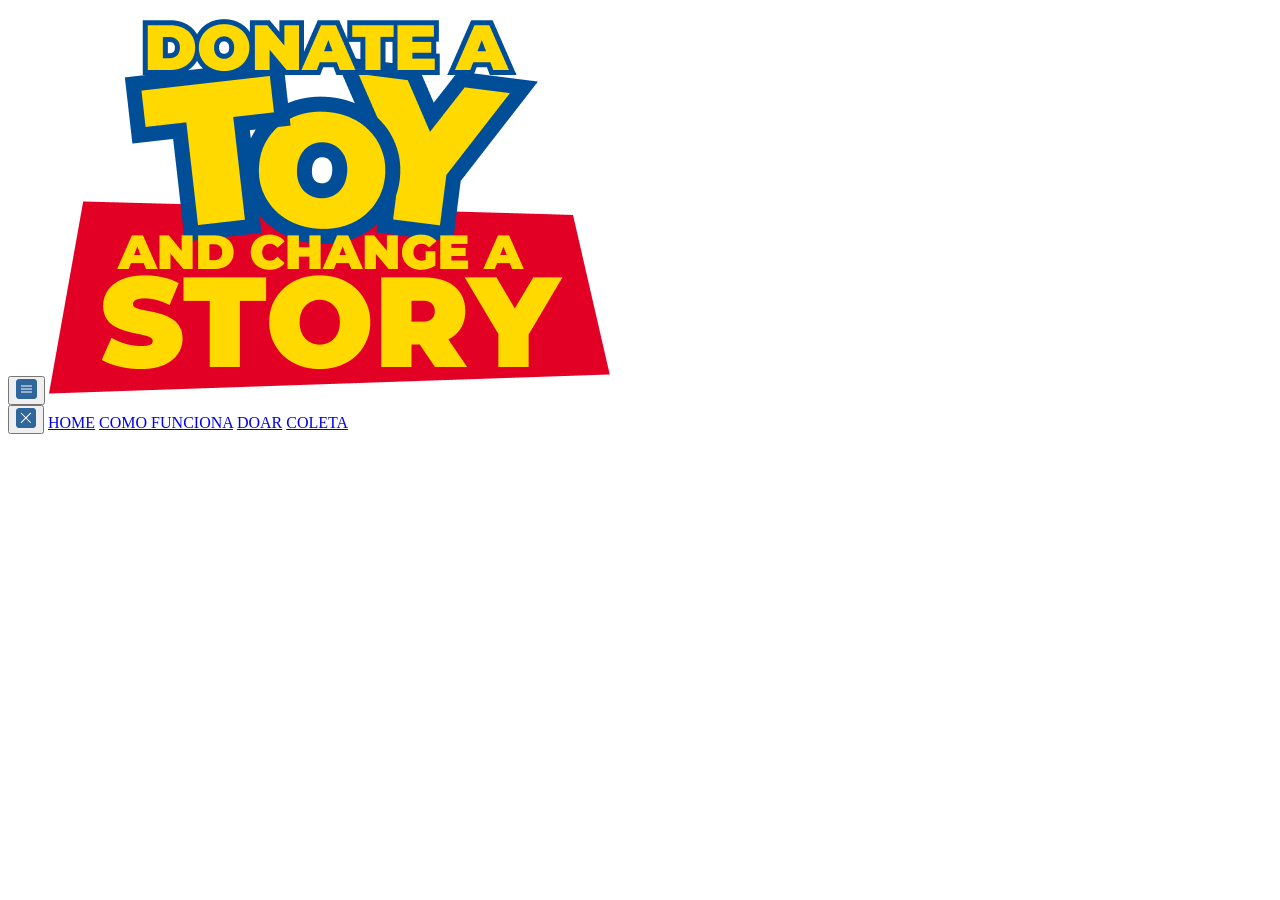
==== index.html @ ff55bc8f "começo header" ====
<!DOCTYPE html>
<html lang="en">
<head>
    <meta charset="UTF-8">
    <meta name="viewport" content="width=device-width, initial-scale=1.0">
    <title>Doação de brinquedos</title>
    <link rel="preconnect" href="https://fonts.googleapis.com">
    <link rel="preconnect" href="https://fonts.gstatic.com" crossorigin>
    <link href="https://fonts.googleapis.com/css2?family=Montserrat:ital,
    wght@0,100..900;1,100..900&display=swap" rel="stylesheet">
</head>
<body>
    <header>
        <div class="headerContainer">
            <button id="btnMenu" class="hamburguer"><img src="imagens/menu.png" alt="menu"></button>
            <img class="logo-toy" src="imagens/logo.png" alt="logo">
            <nav class="menu" id="menu">
                <button id="menuClose" class="menuClose">
                    <img src="imagens/close.png" alt="fechar">
                </button>
                <a href="#" class="menuLink">HOME</a>
                <a href="#" class="menuLink">COMO FUNCIONA</a>
                <a href="#" class="menuLink">DOAR</a>
                <a href="#" class="menuLink">COLETA</a>
            </nav>
        </div>
    </header>
</body>
</html>
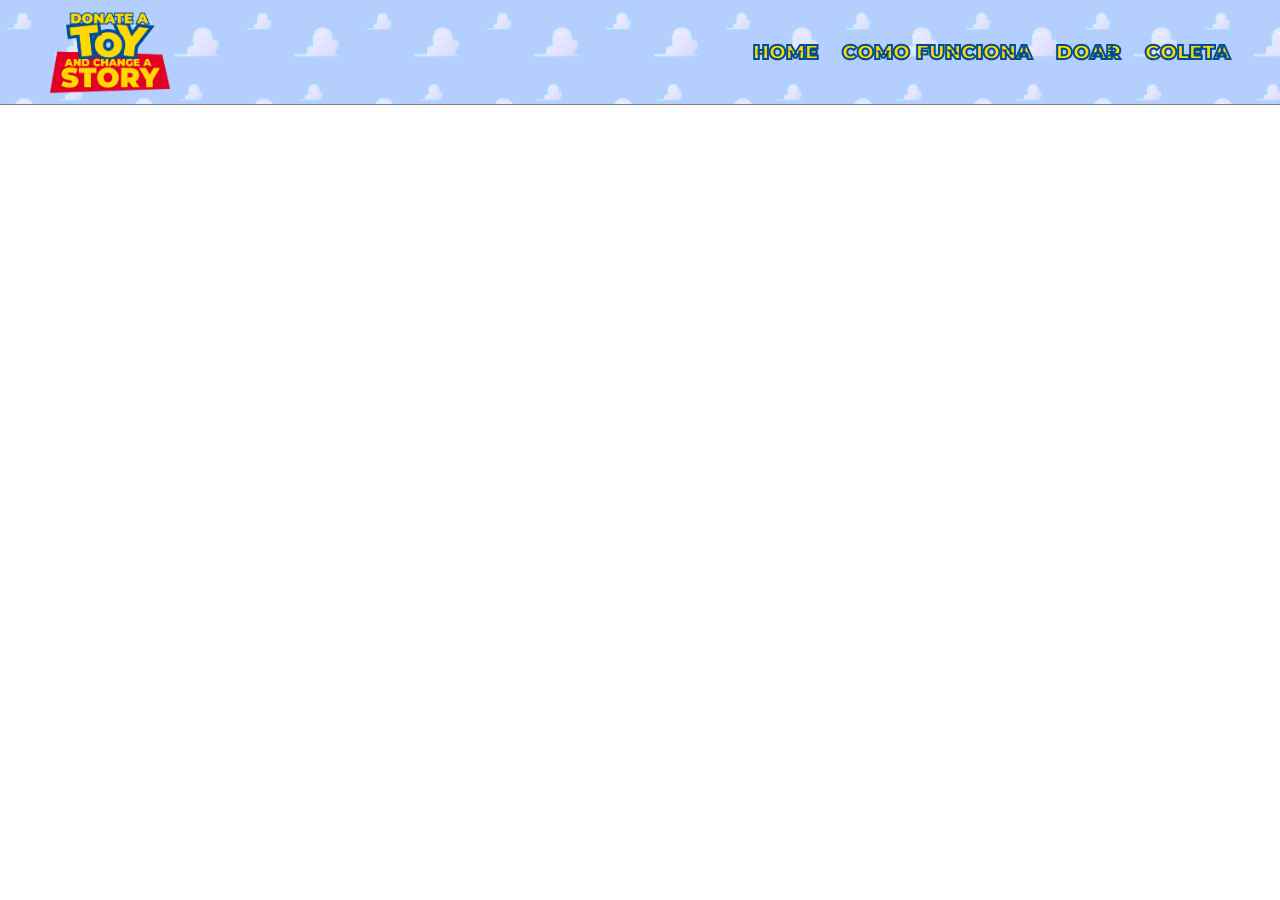
==== commit 03e61653: "fim header" ====
--- a/index.html
+++ b/index.html
@@ -1,14 +1,19 @@
 <!DOCTYPE html>
 <html lang="en">
+
 <head>
     <meta charset="UTF-8">
     <meta name="viewport" content="width=device-width, initial-scale=1.0">
-    <title>Doação de brinquedos</title>
+    <link rel="stylesheet" href="style.css">
+
     <link rel="preconnect" href="https://fonts.googleapis.com">
     <link rel="preconnect" href="https://fonts.gstatic.com" crossorigin>
     <link href="https://fonts.googleapis.com/css2?family=Montserrat:ital,
     wght@0,100..900;1,100..900&display=swap" rel="stylesheet">
+
+    <title>Formulário de Doações</title>
 </head>
+
 <body>
     <header>
         <div class="headerContainer">
@@ -25,5 +30,8 @@
             </nav>
         </div>
     </header>
+
+    
+    <script src="formulario.js"></script>
 </body>
 </html>
--- a/style.css
+++ b/style.css
@@ -0,0 +1,99 @@
+*{
+    margin: 0;
+    padding: 0;
+    box-sizing: border-box;
+}
+
+body {
+    font-family: "Montserrat", sans-serif;
+}
+
+header {
+    position: fixed;
+    left: 0;
+    top: 0;
+    width: 100%;
+    z-index: 5;
+    border-bottom: 1px solid gray;
+    background-image: url("imagens/fundo-header.png");
+    background-size: cover;
+    background-position: center;
+    
+
+    .logo-toy {
+        width: 140px;
+        padding: 10px;
+    }
+}
+
+.headerContainer {
+    display: flex;
+    max-width: 1200px;
+    width: 100%;
+    margin: 0 auto;
+    justify-content: space-between;
+    align-items: center;
+}
+
+.hamburguer {
+    display: none;
+
+    @media(max-width: 700px) {
+        display: flex;
+
+        img {
+            width: 30px;
+            height: 30px;
+            padding: 0;
+        }
+    }
+}
+
+.menuClose {
+    display: none;
+
+    @media(max-width: 700px) {
+        display: flex;
+        align-self: flex-end;
+        border: 0;
+        background: transparent;
+
+        img {
+            width: 30px;
+            height: 30px;
+            padding: 5px;
+        }
+    }
+}
+
+.menu {
+    display: flex;
+    gap: 24px;
+    padding-right: 10px;
+
+    a {
+        font-size: 20px;
+        font-weight: 900;
+        color: #FFD900;
+        -webkit-text-stroke: #004E98;
+        -webkit-text-stroke-width: 2px;
+        text-decoration: none;
+    }
+
+    @media(max-width: 700px) {
+        background-image: url(imagens/fundo-menu.png);
+        position: fixed;
+        transform: translateX(-100%);
+        top: 0;
+        left: 0;
+        background-color: #ffffff;
+        width: 50%;
+        height: 100vh;
+        flex-direction: column;
+        border-right: 1px solid gray;
+    }
+}
+
+.isOpen {
+    transform: translateX(0);
+}
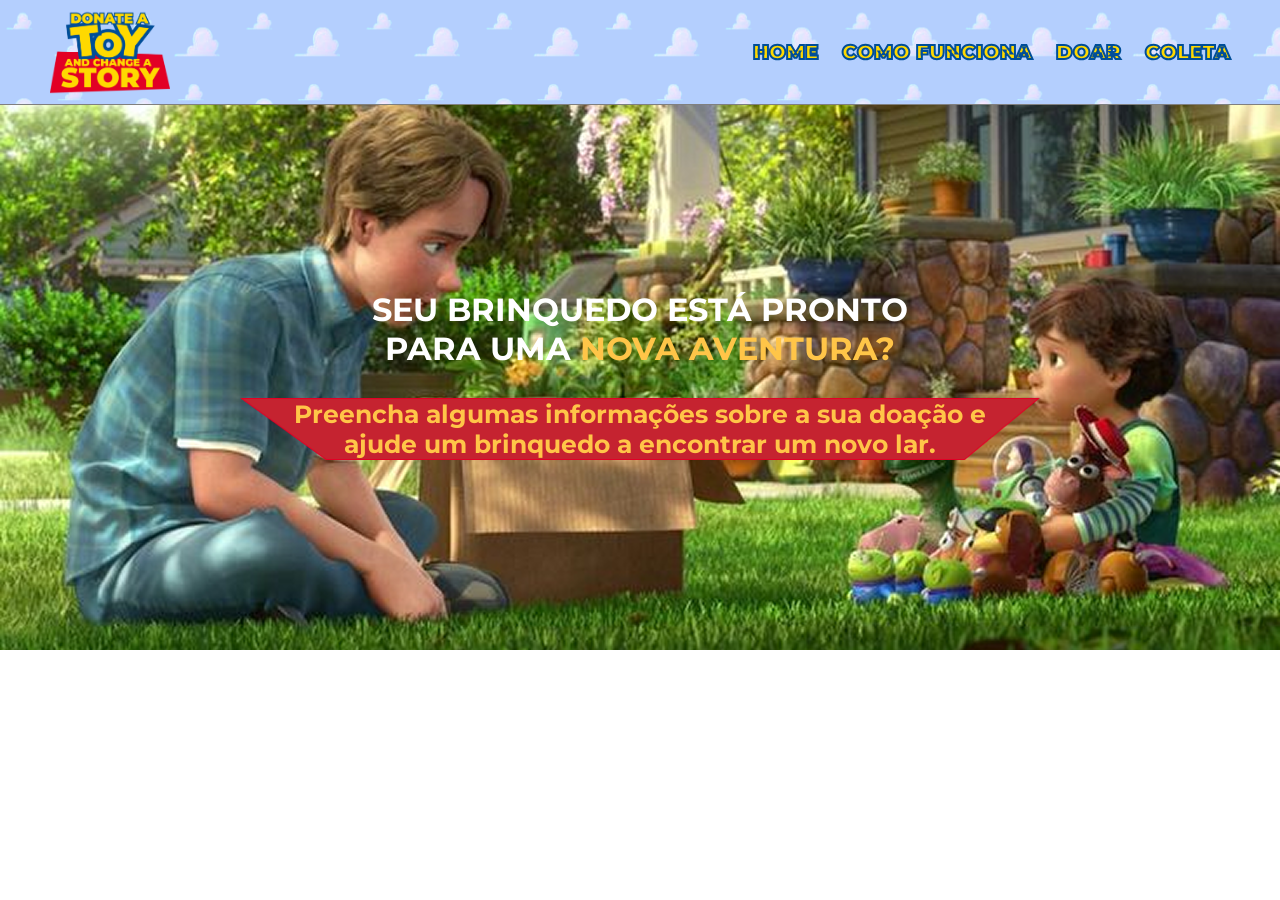
==== commit 78fb34fb: "fim hero" ====
--- a/index.html
+++ b/index.html
@@ -31,7 +31,19 @@
         </div>
     </header>
 
-    
+    <div class="hero">
+        <h1>SEU BRINQUEDO ESTÁ PRONTO
+            PARA UMA <span>NOVA AVENTURA?</span></h1>
+        <div class="frase">
+            <img class="vermelho" src="imagens/bloco-hero.png" alt="">
+            <p>Preencha algumas informações sobre a sua doação e ajude um brinquedo a encontrar um novo lar.</p>
+        </div>
+    </div>
+    <div class="varal">
+
+    </div>
+
     <script src="formulario.js"></script>
 </body>
+
 </html>
--- a/style.css
+++ b/style.css
@@ -6,6 +6,7 @@
 
 body {
     font-family: "Montserrat", sans-serif;
+     margin-top: 100px;
 }
 
 header {
@@ -96,4 +97,56 @@
 
 .isOpen {
     transform: translateX(0);
-}+}
+
+body{
+   
+}
+
+.hero{
+    position: relative;
+
+    box-shadow: ;
+    h1{
+        width: 600px;
+    }
+
+    align-items: center;
+    display: flex;
+    text-align: center;
+    justify-content: center;
+    flex-direction: column;
+    color: white;
+    background-image: url(imagens/img-hero.png);
+    background-position: center ;
+    background-size: cover;
+    height: 550px;
+    gap: 30px;
+    .vermelho{
+        position: relative;
+        width: 800px;
+        height: auto;
+        display: block;
+    }
+    .frase{
+        display: flex;
+        align-items: center;
+        justify-content: center;
+    }
+    p{
+        position: absolute;
+        color: #FFC548;
+        max-width: 720px;
+        font-size: 25px;
+        font-weight: 700;
+    }
+    span{
+        color: #FFC548;
+    }
+}
+
+
+
+   .varal{
+    background-image: url(imagens/hero2.png);
+   }
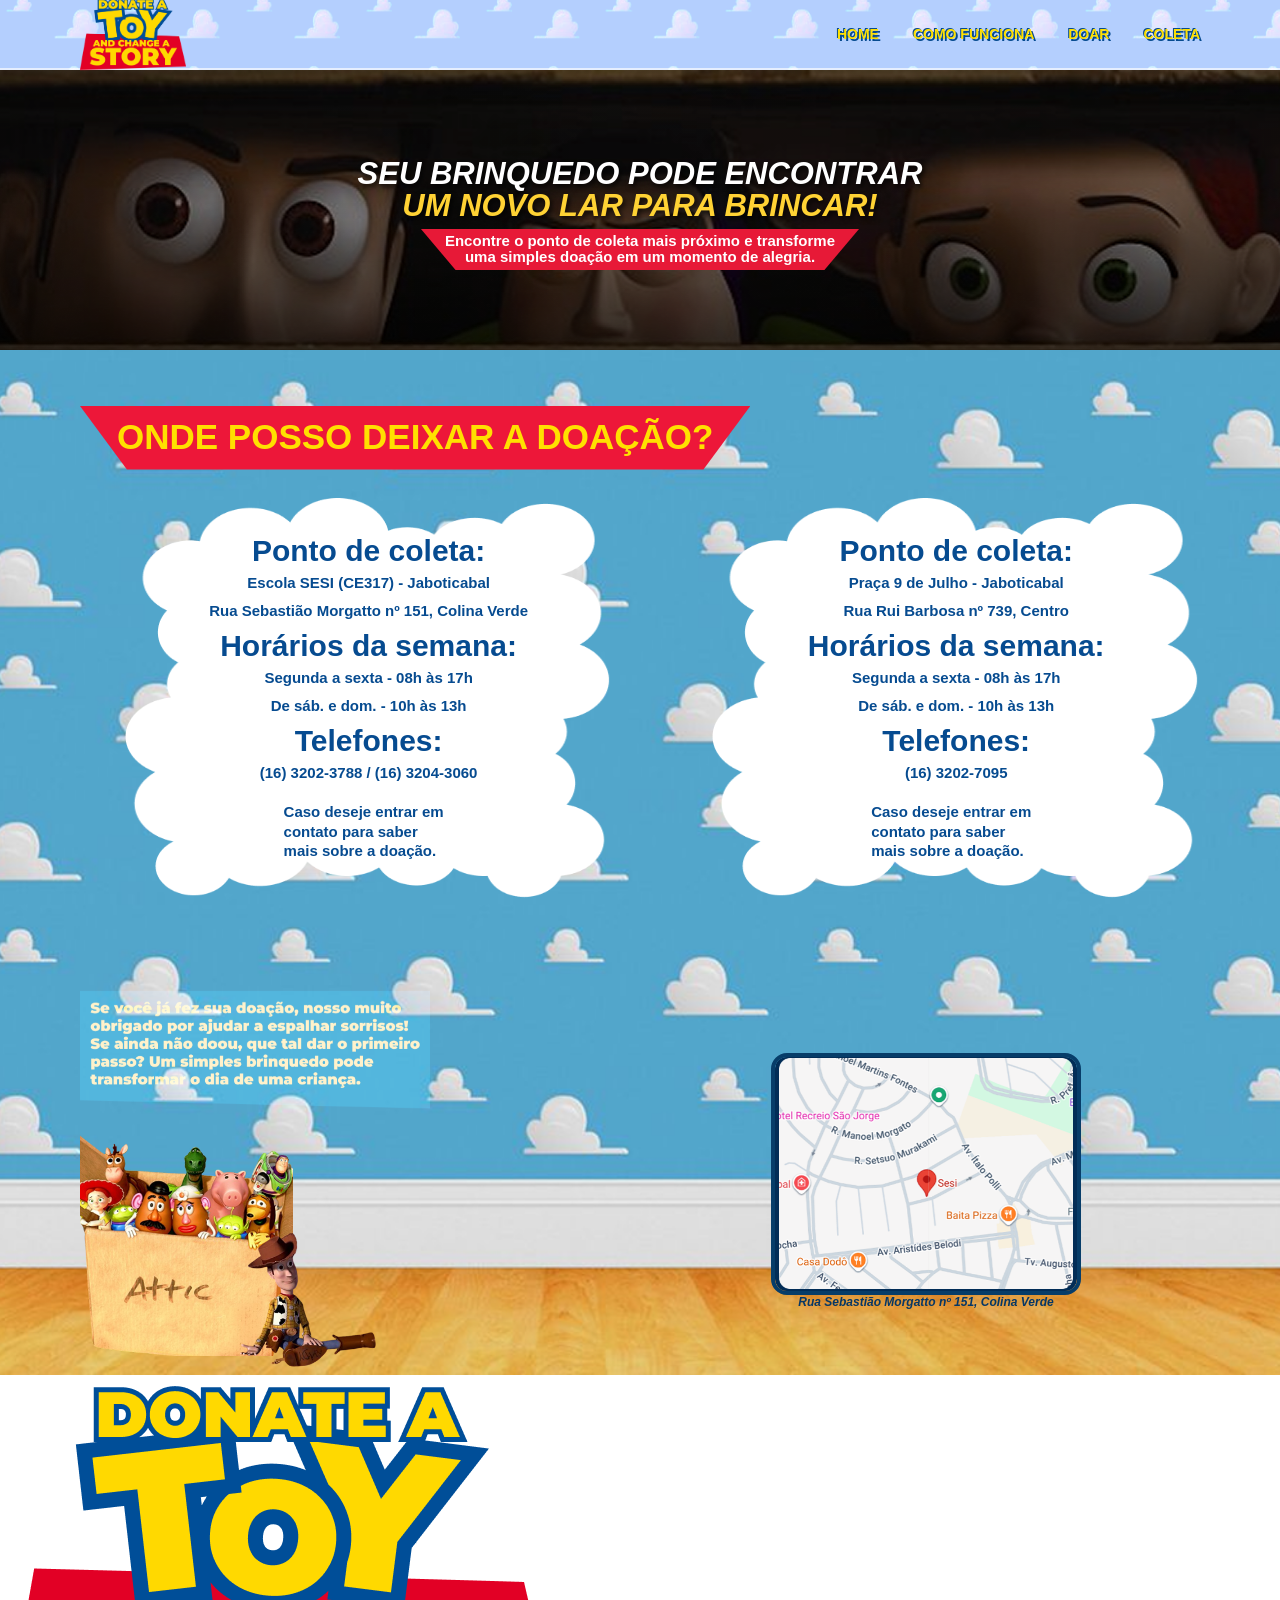
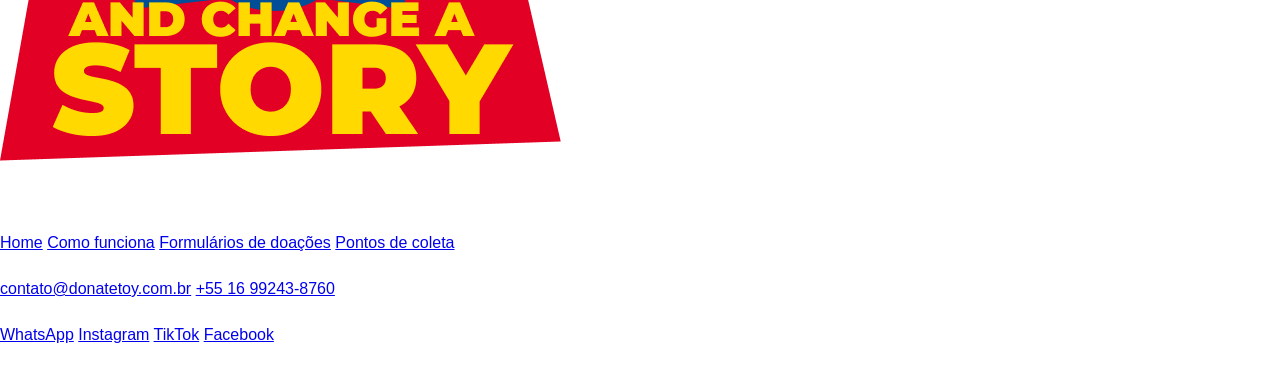
==== commit 6b0f7eca: "rodape iniciado" ====
--- a/index.html
+++ b/index.html
@@ -1,49 +1,107 @@
 <!DOCTYPE html>
-<html lang="en">
+<html lang="pt-BR">
 
 <head>
     <meta charset="UTF-8">
     <meta name="viewport" content="width=device-width, initial-scale=1.0">
+    <meta name="theme-color" content="#b9d1ff">
+    <title>Donate a Toy and Change a Story</title>
     <link rel="stylesheet" href="style.css">
-
-    <link rel="preconnect" href="https://fonts.googleapis.com">
-    <link rel="preconnect" href="https://fonts.gstatic.com" crossorigin>
-    <link href="https://fonts.googleapis.com/css2?family=Montserrat:ital,
-    wght@0,100..900;1,100..900&display=swap" rel="stylesheet">
-
-    <title>Formulário de Doações</title>
 </head>
 
 <body>
-    <header>
-        <div class="headerContainer">
-            <button id="btnMenu" class="hamburguer"><img src="imagens/menu.png" alt="menu"></button>
-            <img class="logo-toy" src="imagens/logo.png" alt="logo">
-            <nav class="menu" id="menu">
-                <button id="menuClose" class="menuClose">
-                    <img src="imagens/close.png" alt="fechar">
-                </button>
-                <a href="#" class="menuLink">HOME</a>
-                <a href="#" class="menuLink">COMO FUNCIONA</a>
-                <a href="#" class="menuLink">DOAR</a>
-                <a href="#" class="menuLink">COLETA</a>
+    <header class="cabecalho" id="inicio">
+        <div class="conteudo-cabecalho">
+            <a class="link-marca" href="#inicio" aria-label="Donate a Toy, início">
+                <img class="marca" src="imagens/Logo (2).png" alt="Donate a Toy and Change a Story">
+            </a>
+            <nav class="navegacao" aria-label="Navegação principal">
+                <a class="link-navegacao" href="#inicio">Home</a>
+                <a class="link-navegacao" href="#como-funciona">Como funciona</a>
+                <a class="link-navegacao" href="#doar">Doar</a>
+                <a class="link-navegacao" href="#coleta">Coleta</a>
             </nav>
         </div>
     </header>
 
-    <div class="hero">
-        <h1>SEU BRINQUEDO ESTÁ PRONTO
-            PARA UMA <span>NOVA AVENTURA?</span></h1>
-        <div class="frase">
-            <img class="vermelho" src="imagens/bloco-hero.png" alt="">
-            <p>Preencha algumas informações sobre a sua doação e ajude um brinquedo a encontrar um novo lar.</p>
+    <main>
+        <section class="banner" id="como-funciona" aria-labelledby="titulo-banner">
+            <img class="imagem-banner" src="imagens/Hero.png" alt="Woody, Buzz e Jessie dentro de uma caixa de brinquedos">
+            <div class="conteudo-banner">
+                <h1 id="titulo-banner">Seu brinquedo pode encontrar<br><span>um novo lar para brincar!</span></h1>
+                <p>Encontre o ponto de coleta mais próximo e transforme<br class="quebra-desktop"> uma simples doação em um momento de alegria.</p>
+            </div>
+        </section>
+
+        <section class="secao-coleta" id="coleta" aria-labelledby="titulo-coleta">
+            <h2 class="titulo-faixa" id="titulo-coleta">Onde posso deixar a doação?</h2>
+            <div class="grade-pontos">
+                <article class="cartao-ponto cartao-ponto--escola">
+                    <h3>Ponto de coleta:</h3>
+                    <p>Escola SESI (CE317) - Jaboticabal</p>
+                    <p>Rua Sebastião Morgatto nº 151, Colina Verde</p>
+                    <h3>Horários da semana:</h3>
+                    <p>Segunda a sexta - 08h às 17h</p>
+                    <p>De sáb. e dom. - 10h às 13h</p>
+                    <h3>Telefones:</h3>
+                    <p>(16) 3202-3788 / (16) 3204-3060</p>
+                    <p class="observacao-ponto">Caso deseje entrar em contato para saber mais sobre a doação.</p>
+                </article>
+                <article class="cartao-ponto cartao-ponto--praca">
+                    <h3>Ponto de coleta:</h3>
+                    <p>Praça 9 de Julho - Jaboticabal</p>
+                    <p>Rua Rui Barbosa nº 739, Centro</p>
+                    <h3>Horários da semana:</h3>
+                    <p>Segunda a sexta - 08h às 17h</p>
+                    <p>De sáb. e dom. - 10h às 13h</p>
+                    <h3>Telefones:</h3>
+                    <p>(16) 3202-7095</p>
+                    <p class="observacao-ponto">Caso deseje entrar em contato para saber mais sobre a doação.</p>
+                </article>
+            </div>
+            <div class="chamada-doacao" id="doar">
+                <div class="grupo-brinquedos">
+                    <img class="imagem-mensagem" src="imagens/texto.png" alt="Se você já fez sua doação, nosso muito obrigado por ajudar a espalhar sorrisos! Se ainda não doou, que tal dar o primeiro passo? Um simples brinquedo pode transformar o dia de uma criança.">
+                    <img class="imagem-caixa" src="imagens/caixa.png" alt="Caixa de brinquedos doada, cercada pelos personagens de Toy Story">
+                </div>
+                <a class="cartao-mapa" href="imagens/mapa.png" target="_blank" rel="noopener">
+                    <img class="imagem-mapa" src="imagens/mapa.png" alt="Mapa do ponto de coleta da Escola SESI em Jaboticabal">
+                    <span>Rua Sebastião Morgatto nº 151, Colina Verde</span>
+                </a>
+            </div>
+        </section>
+    </main>
+
+    <footer class="rodape-site">
+        <div class="conteudo-rodape">
+            <div class="coluna-rodape coluna-institucional">
+                <a href="#inicio" aria-label="Donate a Toy, início">
+                    <img class="marca-rodape" src="imagens/Logo (2).png" alt="Donate a Toy and Change a Story">
+                </a>
+                <p>"Donate a toy and change a story" é o maior projeto de doações de brinquedos novos e usados no Brasil, conectado a academias, empresas e voluntários para transformar a vida de milhares de crianças.</p>
+            </div>
+            <div class="coluna-rodape">
+                <h2>Links rápidos</h2>
+                <a href="#inicio">Home</a>
+                <a href="#como-funciona">Como funciona</a>
+                <a href="#doar">Formulários de doações</a>
+                <a href="#coleta">Pontos de coleta</a>
+            </div>
+            <div class="coluna-rodape">
+                <h2>Contato</h2>
+                <a href="mailto:contato@donatetoy.com.br">contato@donatetoy.com.br</a>
+                <a href="tel:+5516992438760">+55 16 99243-8760</a>
+                <h2 class="titulo-redes">Redes sociais</h2>
+                <div class="redes-sociais" aria-label="Redes sociais">
+                    <a href="https://wa.me/5516992438760">WhatsApp</a>
+                    <a href="https://instagram.com/">Instagram</a>
+                    <a href="https://tiktok.com/">TikTok</a>
+                    <a href="https://facebook.com/">Facebook</a>
+                </div>
+            </div>
         </div>
-    </div>
-    <div class="varal">
-
-    </div>
-
-    <script src="formulario.js"></script>
+        <div class="rodape-final">Donate a toy and change a story - Distribuindo sonhos desde 2019<br>2026 Donate toy. Todos os direitos reservados</div>
+    </footer>
 </body>
 
 </html>
--- a/style.css
+++ b/style.css
@@ -1,152 +1,573 @@
-*{
+* {
+    box-sizing: border-box;
     margin: 0;
     padding: 0;
-    box-sizing: border-box;
+}
+
+html {
+    scroll-behavior: smooth;
 }
 
 body {
-    font-family: "Montserrat", sans-serif;
-     margin-top: 100px;
-}
-
-header {
-    position: fixed;
-    left: 0;
-    top: 0;
-    width: 100%;
-    z-index: 5;
-    border-bottom: 1px solid gray;
-    background-image: url("imagens/fundo-header.png");
-    background-size: cover;
-    background-position: center;
-    
-
-    .logo-toy {
-        width: 140px;
-        padding: 10px;
-    }
-}
-
-.headerContainer {
+    min-width: 320px;
+    color: #fff;
+    font-family: "Trebuchet MS", Arial, sans-serif;
+}
+
+.cabecalho {
+    position: relative;
+    z-index: 1;
+    height: 70px;
+    border-bottom: 2px solid rgba(255, 255, 255, 0.65);
+    background: #b9d1ff url("imagens/Rectangle 2.png") center / cover repeat-x;
+
+    .conteudo-cabecalho {
+        display: flex;
+        width: min(100% - 48px, 1120px);
+        height: 100%;
+        margin-inline: auto;
+        align-items: center;
+        justify-content: space-between;
+    }
+
+    .link-marca {
+        display: block;
+        line-height: 0;
+    }
+
+    .marca {
+        display: block;
+        width: 106px;
+        height: auto;
+    }
+
+    .navegacao {
+        display: flex;
+        align-items: center;
+        gap: clamp(16px, 3vw, 34px);
+    }
+
+    .link-navegacao {
+        color: #ffe000;
+        font-size: 14px;
+        font-weight: 900;
+        text-decoration: none;
+        text-shadow: 2px 2px 0 #064b90, -1px -1px 0 #064b90;
+        text-transform: uppercase;
+
+        &:hover,
+        &:focus-visible {
+            color: #fff;
+        }
+    }
+}
+
+.banner {
+    position: relative;
+    display: grid;
+    min-height: 280px;
+    overflow: hidden;
+    place-items: center;
+
+    &::after {
+        position: absolute;
+        inset: 0;
+        background: linear-gradient(90deg, rgba(0, 0, 0, 0.26), rgba(0, 0, 0, 0.04) 48%, rgba(0, 0, 0, 0.2));
+        content: "";
+    }
+
+    .imagem-banner {
+        position: absolute;
+        width: 100%;
+        height: 100%;
+        object-fit: cover;
+        object-position: center 49%;
+    }
+
+    .conteudo-banner {
+        position: relative;
+        z-index: 1;
+        width: min(100% - 32px, 720px);
+        padding-top: 8px;
+        text-align: center;
+        text-shadow: 2px 3px 5px rgba(0, 0, 0, 0.75);
+    }
+
+    h1 {
+        font-size: 31px;
+        font-style: italic;
+        font-weight: 900;
+        line-height: 1.04;
+        text-transform: uppercase;
+
+        span {
+            color: #ffd234;
+        }
+    }
+
+    p {
+        width: fit-content;
+        max-width: 100%;
+        margin: 7px auto 0;
+        padding: 4px 24px 6px;
+        background: #e71937;
+        clip-path: polygon(0 0, 100% 0, 92% 100%, 8% 100%);
+        font-size: 15px;
+        font-weight: 800;
+        line-height: 1.05;
+        text-shadow: none;
+    }
+}
+
+.secao-coleta {
+    position: relative;
     display: flex;
-    max-width: 1200px;
-    width: 100%;
-    margin: 0 auto;
-    justify-content: space-between;
-    align-items: center;
-}
-
-.hamburguer {
-    display: none;
-
-    @media(max-width: 700px) {
-        display: flex;
-
-        img {
-            width: 30px;
-            height: 30px;
-            padding: 0;
-        }
-    }
-}
-
-.menuClose {
-    display: none;
-
-    @media(max-width: 700px) {
-        display: flex;
-        align-self: flex-end;
-        border: 0;
-        background: transparent;
-
-        img {
-            width: 30px;
-            height: 30px;
-            padding: 5px;
-        }
-    }
-}
-
-.menu {
-    display: flex;
-    gap: 24px;
-    padding-right: 10px;
-
-    a {
-        font-size: 20px;
+    min-height: 1025px;
+    padding: 56px max(24px, calc((100% - 1120px) / 2)) 18px;
+    flex-direction: column;
+    background: #4c9cbb url("imagens/image 76.png") center bottom / cover no-repeat;
+
+   .titulo-faixa {
+    position: relative;
+    z-index: 0; /* vai para trás */
+
+    width: fit-content;
+    max-width: 100%;
+    padding: 12px 37px 13px;
+    background: #ed1739;
+    clip-path: polygon(0 0, 100% 0, 93% 100%, 7% 100%);
+    color: #ffe000;
+    font-size: 35px;
+    font-weight: 900;
+    line-height: 1.1;
+    text-transform: uppercase;
+}
+    .grade-pontos {
+        display: grid;
+        font-size:30px;
+        margin: 28px 0 0 4%;
+        grid-template-columns: repeat(2, minmax(0, 1fr));
+        gap: clamp(24px, 8vw, 100px);
+    }
+
+    .cartao-ponto {
+        position: relative;
+        display: flex;
+        flex-direction: column;
+        align-items: center;
+        padding: 36px 36px 30px;
+        overflow: hidden;
+        background: url("imagens/nuvem quadrada.png") center / 100% 100% no-repeat;
+        color: #064b90;
+
+        &::before {
+            content: none;
+        }
+
+        h3 {
+            margin: 0 0 5px;
+            color: #064b90;
+            font-size: 30px;
+            font-weight: 900;
+        }
+
+        p {
+            margin: 0 0 9px;
+            font-size: 15px;
+            font-weight: 700;
+            line-height: 1.28;
+        }
+
+        .observacao-ponto {
+            max-width: 170px;
+            margin-top: 11px;
+        }
+
+    }
+
+    .personagem-ponto {
+        position: absolute;
+        right: -1px;
+        bottom: 0;
+        z-index: 0;
+        width: 76px;
+        max-height: 112px;
+        object-fit: contain;
+        object-position: bottom;
+    }
+
+    .chamada-doacao {
+        display: grid;
+        width: min(100%, 1120px);
+        min-height: 205px;
+        margin: auto auto 0;
+        align-items: end;
+        grid-template-columns: 1fr 1fr;
+        gap: 24px;
+    }
+
+    .grupo-brinquedos {
+        display: flex;
+        min-width: 0;
+        align-items: flex-start;
+        flex-direction: column;
+    }
+
+    .imagem-caixa {
+        display: block;
+        width: min(300px, 100%);
+        height: auto;
+        margin: -8px 0 -12px;
+        object-fit: contain;
+        margin-right:;
+    }
+
+
+    .imagem-mensagem {
+        width: min(350px, 100%);
+        height: auto;
+        mix-blend-mode: screen;
+    }
+
+    .cartao-mapa {
+        display: flex;
+        min-width: 0;
+        margin-bottom: 48px;
+        align-items: center;
+        flex-direction: column;
+        color: #063765;
+        font-size: 12px;
+        font-style: italic;
         font-weight: 900;
-        color: #FFD900;
-        -webkit-text-stroke: #004E98;
-        -webkit-text-stroke-width: 2px;
+        text-align: center;
         text-decoration: none;
-    }
-
-    @media(max-width: 700px) {
-        background-image: url(imagens/fundo-menu.png);
-        position: fixed;
-        transform: translateX(-100%);
-        top: 0;
-        left: 0;
-        background-color: #ffffff;
-        width: 50%;
-        height: 100vh;
+
+        &:hover .imagem-mapa,
+        &:focus-visible .imagem-mapa {
+            transform: translateY(-3px);
+        }
+    }
+
+    .imagem-mapa {
+        display: block;
+        width: min(100%, 310px);
+        aspect-ratio: 1.28;
+        border: 4px solid #073d69;
+        border-radius: 16px;
+        object-fit: cover;
+        transition: transform 160ms ease;
+        @media (max-width: 700px) {
+    .imagem-mapa
+    }
+
+    .cartao-mapa span {
+        margin-top: 5px;
+    }
+}
+
+.rodape-site {
+    background: #77c3e1;
+
+    .conteudo-rodape {
+        display: grid;
+        width: min(100% - 48px, 1120px);
+        margin-inline: auto;
+        padding: 28px 0 24px;
+        grid-template-columns: 1.7fr 0.8fr 1fr;
+        gap: 48px;
+    }
+
+    .coluna-rodape {
+        display: flex;
+        align-items: flex-start;
         flex-direction: column;
-        border-right: 1px solid gray;
-    }
-}
-
-.isOpen {
-    transform: translateX(0);
-}
-
-body{
-   
-}
-
-.hero{
-    position: relative;
-
-    box-shadow: ;
-    h1{
-        width: 600px;
-    }
-
-    align-items: center;
-    display: flex;
-    text-align: center;
-    justify-content: center;
-    flex-direction: column;
-    color: white;
-    background-image: url(imagens/img-hero.png);
-    background-position: center ;
-    background-size: cover;
-    height: 550px;
-    gap: 30px;
-    .vermelho{
-        position: relative;
-        width: 800px;
+
+        h2 {
+            margin: 10px 0 5px;
+            font-size: 13px;
+            font-weight: 900;
+            text-transform: uppercase;
+        }
+
+        p,
+        a {
+            color: #fff;
+            font-size: 12px;
+            font-weight: 700;
+            line-height: 1.5;
+            text-decoration: none;
+        }
+
+        >a:not(:first-child):hover {
+            text-decoration: underline;
+        }
+    }
+
+    .coluna-institucional p {
+        max-width: 300px;
+        margin-top: 20px;
+    }
+
+    .marca-rodape {
+        display: block;
+        width: 112px;
         height: auto;
-        display: block;
-    }
-    .frase{
-        display: flex;
-        align-items: center;
-        justify-content: center;
-    }
-    p{
-        position: absolute;
-        color: #FFC548;
-        max-width: 720px;
-        font-size: 25px;
-        font-weight: 700;
-    }
-    span{
-        color: #FFC548;
-    }
-}
-
-
-
-   .varal{
-    background-image: url(imagens/hero2.png);
-   }+    }
+
+    .titulo-redes {
+        margin-top: 10px;
+    }
+
+    .redes-sociais {
+        display: flex;
+        flex-wrap: wrap;
+        gap: 4px 10px;
+
+        a {
+            font-size: 11px;
+        }
+    }
+
+    .rodape-final {
+        padding: 12px 20px;
+        border-top: 1px solid rgba(255, 255, 255, 0.7);
+        color: #fff;
+        font-size: 14px;
+        font-weight: 800;
+        line-height: 1.3;
+        text-align: center;
+    }
+}
+
+@media (max-width: 700px) {
+    .cabecalho {
+        height: 66px;
+
+        .conteudo-cabecalho {
+            width: calc(100% - 28px);
+        }
+
+        .marca {
+            width: 88px;
+        }
+
+        .navegacao {
+            gap: clamp(7px, 2vw, 14px);
+        }
+
+        .link-navegacao {
+            font-size: 11px;
+            text-shadow: 1px 1px 0 #064b90;
+        }
+    }
+
+    .banner {
+        min-height: 240px;
+
+        .conteudo-banner {
+            width: calc(100% - 24px);
+        }
+
+        h1 {
+            font-size: 23px;
+        }
+
+        p {
+            padding-inline: 18px;
+            font-size: 12px;
+        }
+    }
+
+    .secao-coleta {
+        min-height: 930px;
+        padding: 42px 20px 20px;
+        background-size: auto 100%;
+
+        .titulo-faixa {
+            padding: 10px 24px;
+            font-size: 17px;
+        }
+
+        .grade-pontos {
+            width: min(100%, 580px);
+            margin: 24px auto 0;
+            gap: 14px;
+        }
+
+        .cartao-ponto {
+            min-height: 300px;
+            padding: 34px 32px 26px;
+
+            h3 {
+                font-size: 12px;
+            }
+
+            p {
+                font-size: 9px;
+            }
+        }
+
+        .imagem-caixa {
+            width: 245px;
+            margin-left: 0;
+        }
+
+        .imagem-mensagem {
+            width: min(100%, 320px);
+        }
+
+        .cartao-mapa {
+            margin-bottom: 34px;
+        }
+
+        .imagem-mapa {
+            width: min(100%, 290px);
+        }
+    }
+
+    .rodape-site {
+        .conteudo-rodape {
+            width: calc(100% - 40px);
+            grid-template-columns: 1.3fr 0.8fr 1fr;
+            gap: 20px;
+        }
+
+        .coluna-rodape p,
+        .coluna-rodape a {
+            font-size: 10px;
+        }
+
+        .marca-rodape {
+            width: 94px;
+        }
+
+        .rodape-final {
+            font-size: 12px;
+        }
+    }
+}
+
+@media (max-width: 520px) {
+    .cabecalho {
+        height: auto;
+        min-height: 72px;
+
+        .conteudo-cabecalho {
+            padding-block: 8px;
+            gap: 8px;
+        }
+
+        .marca {
+            width: 76px;
+        }
+
+        .navegacao {
+            justify-content: flex-end;
+            flex-wrap: wrap;
+            gap: 5px 10px;
+        }
+
+        .link-navegacao {
+            font-size: 9px;
+        }
+    }
+
+    .banner {
+        min-height: 220px;
+
+        .imagem-banner {
+            object-position: center;
+        }
+
+        h1 {
+            font-size: 19px;
+        }
+
+        p {
+            padding: 5px 16px;
+            font-size: 11px;
+        }
+    }
+
+    .quebra-desktop {
+        display: none;
+    }
+
+    .secao-coleta {
+        min-height: 0;
+        padding: 34px 18px 0;
+        background-size: auto 100%;
+
+        .titulo-faixa {
+            padding-inline: 19px;
+            font-size: 15px;
+        }
+
+        .grade-pontos {
+            max-width: 360px;
+            grid-template-columns: 1fr;
+            gap: 14px;
+        }
+
+        .cartao-ponto {
+            min-height: 300px;
+            padding: 38px 42px 30px;
+
+            h3 {
+                font-size: 13px;
+            }
+
+            p {
+                max-width: 240px;
+                font-size: 10px;
+            }
+        }
+
+        .chamada-doacao {
+            min-height: 0;
+            margin-top: 50px;
+            align-items: center;
+            grid-template-columns: 1fr;
+            gap: 22px;
+        }
+
+        .imagem-caixa {
+            width: min(280px, 100%);
+            margin: -8px 0 -12px;
+            margin-left: 100px;
+        }
+
+        .imagem-mensagem {
+            width: min(100%, 340px);
+            background-color: #02192f;
+        }
+
+        .cartao-mapa {
+            width: 100%;
+            margin: 0 0 22px;
+            margin-right: 800px;
+        }
+    }
+
+    .rodape-site {
+        .conteudo-rodape {
+            width: calc(100% - 36px);
+            padding-block: 25px;
+            grid-template-columns: 1fr 1fr;
+            gap: 24px 18px;
+        }
+
+        .coluna-institucional {
+            grid-column: 1 / -1;
+        }
+
+        .coluna-institucional p {
+            max-width: 420px;
+            margin-top: 12px;
+        }
+
+        .rodape-final {
+            font-size: 11px;
+        }
+    }
+}
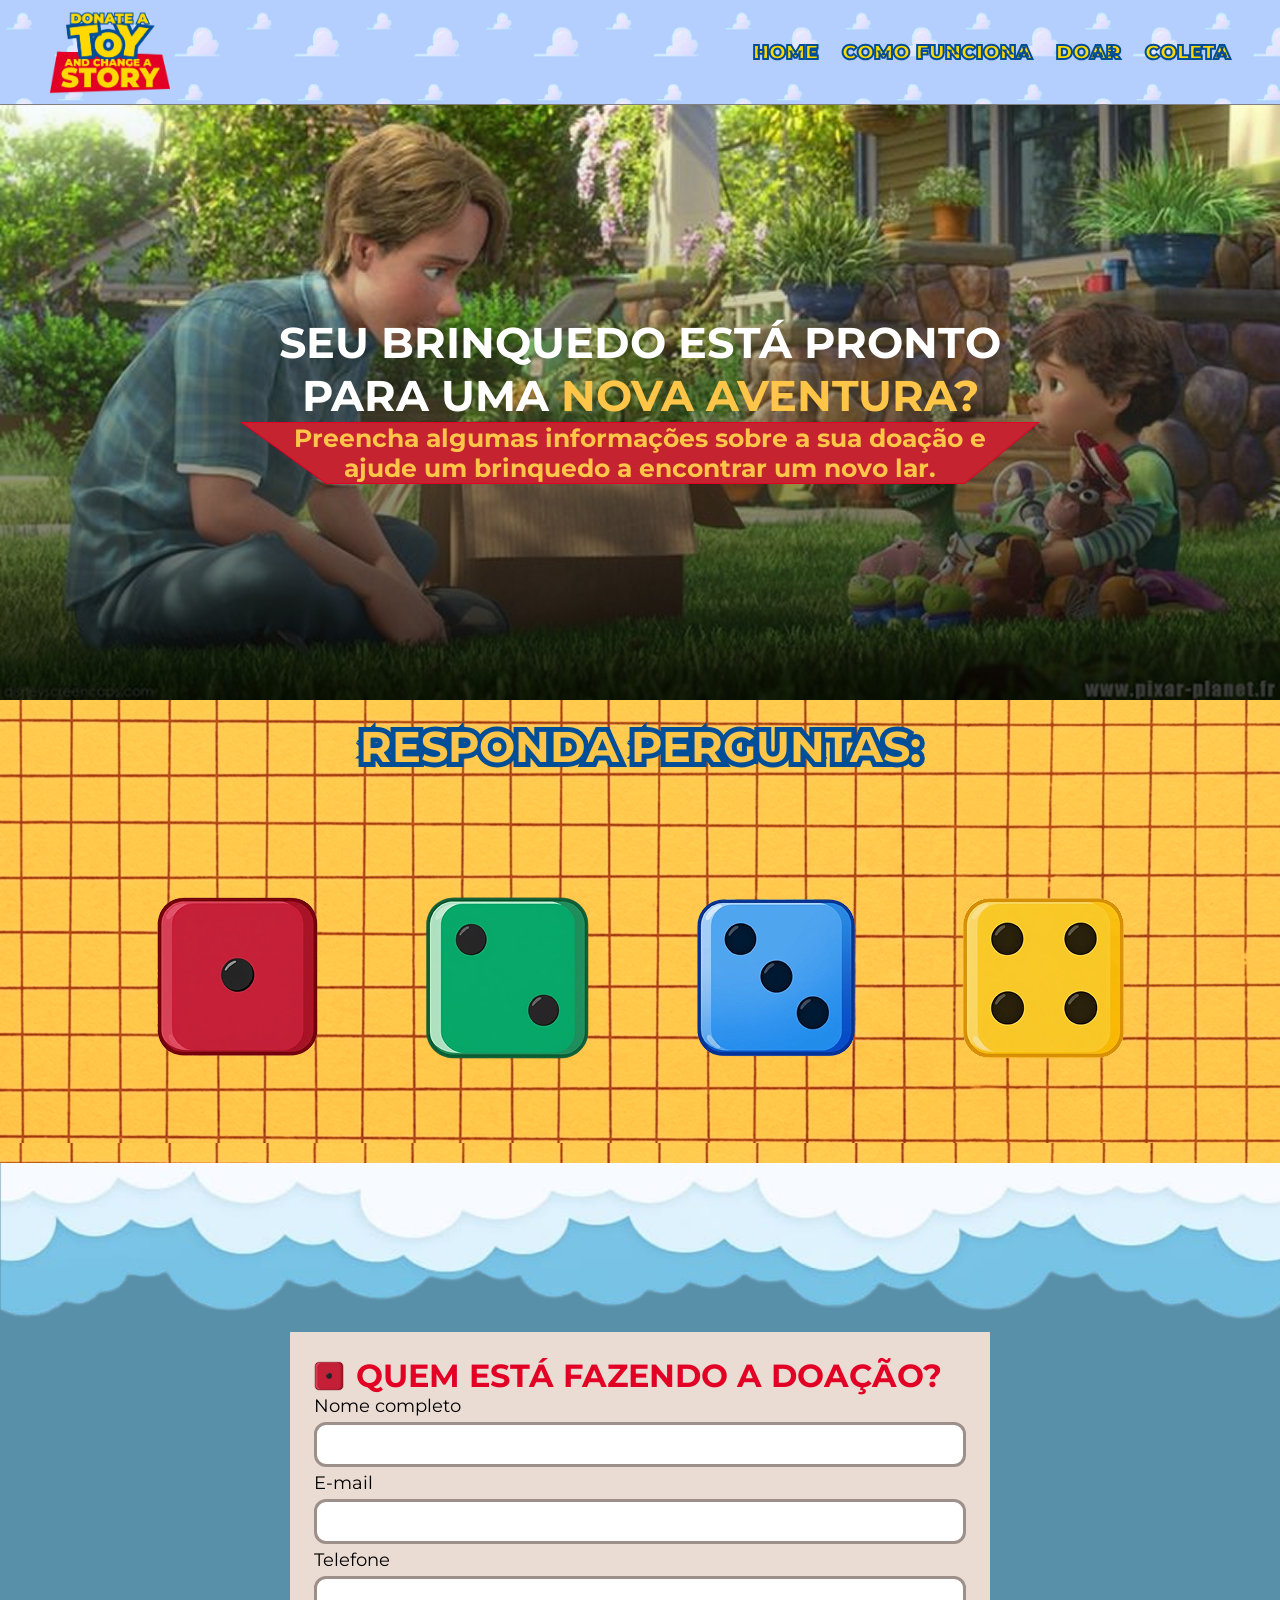
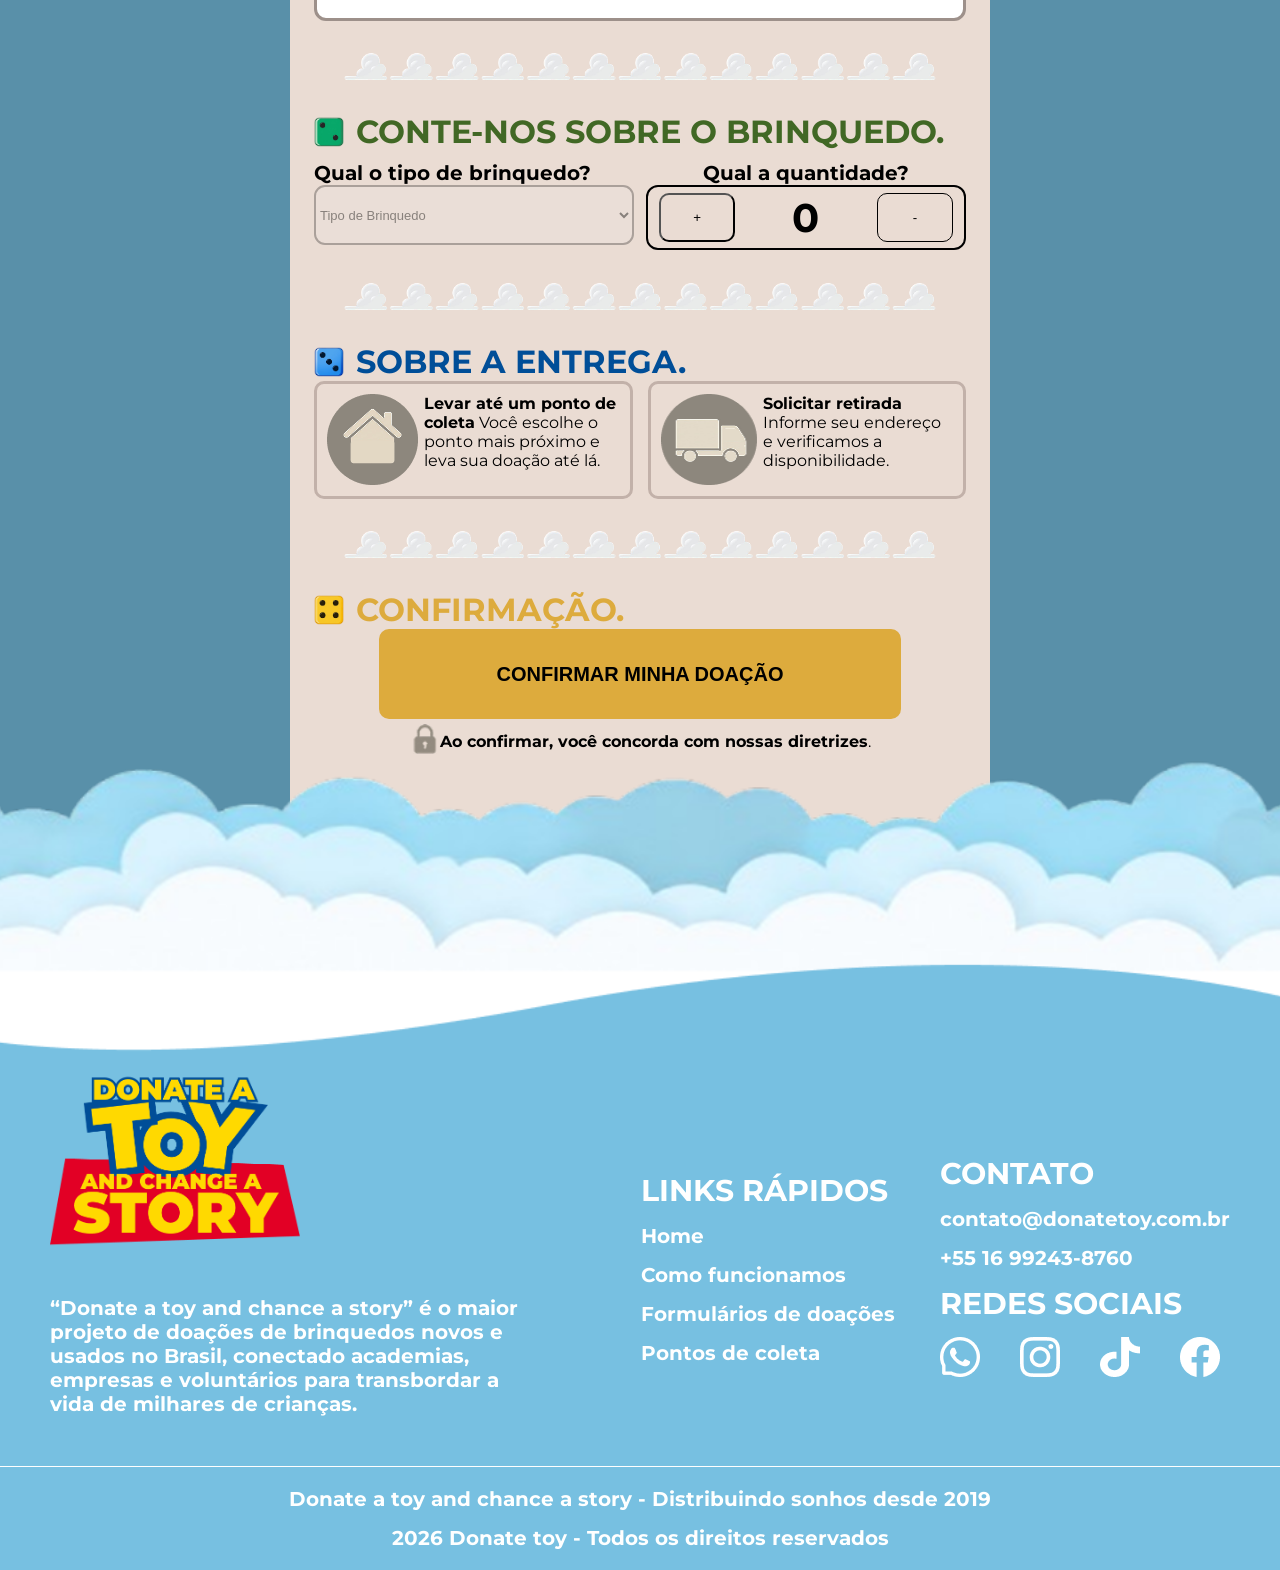
==== commit e8f41c90: "fim trabalho" ====
--- a/index.html
+++ b/index.html
@@ -1,107 +1,221 @@
 <!DOCTYPE html>
-<html lang="pt-BR">
+<html lang="en">
 
 <head>
     <meta charset="UTF-8">
     <meta name="viewport" content="width=device-width, initial-scale=1.0">
-    <meta name="theme-color" content="#b9d1ff">
-    <title>Donate a Toy and Change a Story</title>
     <link rel="stylesheet" href="style.css">
+    <link rel="icon" type="image/x-icon" href="imagens/favicon.png">
+    <link rel="preconnect" href="https://fonts.googleapis.com">
+    <link rel="preconnect" href="https://fonts.gstatic.com" crossorigin>
+    <link href="https://fonts.googleapis.com/css2?family=Montserrat:ital,
+    wght@0,100..900;1,100..900&display=swap" rel="stylesheet">
+
+    <title>Formulário de Doações</title>
 </head>
 
 <body>
-    <header class="cabecalho" id="inicio">
-        <div class="conteudo-cabecalho">
-            <a class="link-marca" href="#inicio" aria-label="Donate a Toy, início">
-                <img class="marca" src="imagens/Logo (2).png" alt="Donate a Toy and Change a Story">
-            </a>
-            <nav class="navegacao" aria-label="Navegação principal">
-                <a class="link-navegacao" href="#inicio">Home</a>
-                <a class="link-navegacao" href="#como-funciona">Como funciona</a>
-                <a class="link-navegacao" href="#doar">Doar</a>
-                <a class="link-navegacao" href="#coleta">Coleta</a>
+    <header>
+        <div class="headerContainer">
+            <button id="btnMenu" class="hamburguer"><img src="imagens/menu.png" alt="menu"></button>
+            <img class="logo-toy" src="imagens/logo.png" alt="logo">
+            <nav class="menu" id="menu">
+                <button id="menuClose" class="menuClose">
+                    <img src="imagens/close.png" alt="fechar">
+                </button>
+                <a href="#" class="menuLink">HOME</a>
+                <a href="#" class="menuLink">COMO FUNCIONA</a>
+                <a href="#" class="menuLink">DOAR</a>
+                <a href="#" class="menuLink">COLETA</a>
             </nav>
         </div>
     </header>
 
-    <main>
-        <section class="banner" id="como-funciona" aria-labelledby="titulo-banner">
-            <img class="imagem-banner" src="imagens/Hero.png" alt="Woody, Buzz e Jessie dentro de uma caixa de brinquedos">
-            <div class="conteudo-banner">
-                <h1 id="titulo-banner">Seu brinquedo pode encontrar<br><span>um novo lar para brincar!</span></h1>
-                <p>Encontre o ponto de coleta mais próximo e transforme<br class="quebra-desktop"> uma simples doação em um momento de alegria.</p>
-            </div>
-        </section>
-
-        <section class="secao-coleta" id="coleta" aria-labelledby="titulo-coleta">
-            <h2 class="titulo-faixa" id="titulo-coleta">Onde posso deixar a doação?</h2>
-            <div class="grade-pontos">
-                <article class="cartao-ponto cartao-ponto--escola">
-                    <h3>Ponto de coleta:</h3>
-                    <p>Escola SESI (CE317) - Jaboticabal</p>
-                    <p>Rua Sebastião Morgatto nº 151, Colina Verde</p>
-                    <h3>Horários da semana:</h3>
-                    <p>Segunda a sexta - 08h às 17h</p>
-                    <p>De sáb. e dom. - 10h às 13h</p>
-                    <h3>Telefones:</h3>
-                    <p>(16) 3202-3788 / (16) 3204-3060</p>
-                    <p class="observacao-ponto">Caso deseje entrar em contato para saber mais sobre a doação.</p>
-                </article>
-                <article class="cartao-ponto cartao-ponto--praca">
-                    <h3>Ponto de coleta:</h3>
-                    <p>Praça 9 de Julho - Jaboticabal</p>
-                    <p>Rua Rui Barbosa nº 739, Centro</p>
-                    <h3>Horários da semana:</h3>
-                    <p>Segunda a sexta - 08h às 17h</p>
-                    <p>De sáb. e dom. - 10h às 13h</p>
-                    <h3>Telefones:</h3>
-                    <p>(16) 3202-7095</p>
-                    <p class="observacao-ponto">Caso deseje entrar em contato para saber mais sobre a doação.</p>
-                </article>
-            </div>
-            <div class="chamada-doacao" id="doar">
-                <div class="grupo-brinquedos">
-                    <img class="imagem-mensagem" src="imagens/texto.png" alt="Se você já fez sua doação, nosso muito obrigado por ajudar a espalhar sorrisos! Se ainda não doou, que tal dar o primeiro passo? Um simples brinquedo pode transformar o dia de uma criança.">
-                    <img class="imagem-caixa" src="imagens/caixa.png" alt="Caixa de brinquedos doada, cercada pelos personagens de Toy Story">
-                </div>
-                <a class="cartao-mapa" href="imagens/mapa.png" target="_blank" rel="noopener">
-                    <img class="imagem-mapa" src="imagens/mapa.png" alt="Mapa do ponto de coleta da Escola SESI em Jaboticabal">
-                    <span>Rua Sebastião Morgatto nº 151, Colina Verde</span>
-                </a>
-            </div>
-        </section>
-    </main>
-
-    <footer class="rodape-site">
-        <div class="conteudo-rodape">
-            <div class="coluna-rodape coluna-institucional">
-                <a href="#inicio" aria-label="Donate a Toy, início">
-                    <img class="marca-rodape" src="imagens/Logo (2).png" alt="Donate a Toy and Change a Story">
-                </a>
-                <p>"Donate a toy and change a story" é o maior projeto de doações de brinquedos novos e usados no Brasil, conectado a academias, empresas e voluntários para transformar a vida de milhares de crianças.</p>
-            </div>
-            <div class="coluna-rodape">
-                <h2>Links rápidos</h2>
-                <a href="#inicio">Home</a>
-                <a href="#como-funciona">Como funciona</a>
-                <a href="#doar">Formulários de doações</a>
-                <a href="#coleta">Pontos de coleta</a>
-            </div>
-            <div class="coluna-rodape">
-                <h2>Contato</h2>
-                <a href="mailto:contato@donatetoy.com.br">contato@donatetoy.com.br</a>
-                <a href="tel:+5516992438760">+55 16 99243-8760</a>
-                <h2 class="titulo-redes">Redes sociais</h2>
-                <div class="redes-sociais" aria-label="Redes sociais">
-                    <a href="https://wa.me/5516992438760">WhatsApp</a>
-                    <a href="https://instagram.com/">Instagram</a>
-                    <a href="https://tiktok.com/">TikTok</a>
-                    <a href="https://facebook.com/">Facebook</a>
-                </div>
-            </div>
+    <div class="hero">
+        <h1>SEU BRINQUEDO ESTÁ PRONTO
+            PARA UMA <span>NOVA AVENTURA?</span></h1>
+        <div class="frase">
+            <img class="card-vermelho" src="imagens/bloco-hero.png" alt="">
+            <p>Preencha algumas informações sobre a sua doação e ajude um brinquedo a encontrar um novo lar.</p>
         </div>
-        <div class="rodape-final">Donate a toy and change a story - Distribuindo sonhos desde 2019<br>2026 Donate toy. Todos os direitos reservados</div>
-    </footer>
+    </div>
+
+    <div class="dados">
+        <h1>RESPONDA PERGUNTAS:</h1>
+        <div class="dado">
+            <a href="#1">
+                <img src="imagens/dado 1.png" alt="">
+            </a>
+            <img src="imagens/dado 2.png" alt="">
+            <img src="imagens/dado 3.png" alt="">
+            <img src="imagens/dado 4.png" alt="">
+        </div>
+    </div>
+    <div class="fundoform">
+        <img src="imagens/nuvem.png" alt="">
+        <form class="responder" action="">
+
+            <div class="vermelho" id="1">
+                <div class="formulario-titulo">
+                    <img class="d1" src="imagens/dado 1.png" alt="">
+                    <h1> QUEM ESTÁ FAZENDO A DOAÇÃO?</h1>
+                </div>
+                <div class="escrita">
+                    <label for="nomecompleto">Nome completo</label>
+
+                    <input type="text" required>
+
+
+                    <!-- campo e-mail -->
+                    <label for="E-mail">E-mail</label>
+
+                    <input type="text" required>
+
+                    <!-- campo de telefone -->
+                    <label for="Telefone">Telefone</label>
+
+                    <input type="text" required>
+                </div>
+            </div>
+
+            <img class="nuvem" src="imagens/Linha de nuvens.png" alt="">
+
+            <div class="verde" id="2">
+                <div class="t2">
+                    <img class="d2" src="imagens/dado 2.png" alt="">
+                    <h1 class="texto">CONTE-NOS SOBRE O BRINQUEDO.</h1>
+                </div>
+                <div class="linha1">
+                    <div class="tb">
+                        <label for="brinquedo">Qual o tipo de brinquedo?</label>
+                        <select id="brinquedo" name="brinquedo">
+                            <option value="" disabled selected>
+                                Tipo de Brinquedo
+                            </option>
+
+                            <option value="pelucia">Pelúcia</option>
+                            <option value="jogo">Jogo</option>
+                            <option value="boneco">Boneco</option>
+                            <option value="livro">Livro</option>
+                            <option value="casinha">Casinha</option>
+                            <option value="carrinho">Carrinho</option>
+                            <option value="outro">Outro</option>
+                        </select>
+                    </div>
+                    <div class="contador">
+                        <h2>Qual a quantidade?</h2>
+
+                        <div class="junto">
+                            <button id="aumentar">+</button>
+                            <h1 id="contador">0</h1>
+                            <button id="diminuir">-</button>
+                        </div>
+
+                    </div>
+                </div>
+            </div>
+
+            <img class="nuvem" src="imagens/Linha de nuvens.png" alt="">
+
+            <div class="azul" id="3">
+                <div class="t3">
+                    <img class="d3" src="imagens/dado 3.png" alt="">
+                    <h1>SOBRE A ENTREGA.</h1>
+                </div>
+                <div class="caixa">
+                    <div class="casa">
+                        <img src="imagens/Icone-casa.png" alt="">
+                        <p><strong>Levar até um ponto de coleta</strong>
+                            Você escolhe o ponto mais próximo e leva sua doação até lá.</p>
+                    </div>
+                    <div id="caminhao-container" class="caminhao-container">
+                        <div class="caminhao">
+                            <img src="imagens/Icone-caminhão.png" alt="">
+                            <p><strong>Solicitar retirada</strong>
+                                Informe seu endereço e verificamos a disponibilidade.</p>
+                        </div>
+                        <div class="caminhao-escondido">
+                            <img src="imagens/cartão.png" alt="">
+                            <div class="truck">
+                                <h1>Seja encaminhado para nosso email e solicite</h1>
+                                <button>ENCAMINHAR</button>
+                            </div>
+                            <!-- fazer o resto -->
+                        </div>
+                    </div>
+                </div>
+
+            </div>
+
+            <img class="nuvem" src="imagens/Linha de nuvens.png" alt="">
+
+            <div class="amarelo">
+                <div class="t4">
+                    <img class="d4" src="imagens/dado 4.png" alt="">
+                    <h1>CONFIRMAÇÃO.</h1>
+                </div>
+                <button>CONFIRMAR MINHA DOAÇÃO</button>
+                <div class="cadeado">
+                    <img src="imagens/cadeado.png" alt="">
+                    <p><strong>Ao confirmar, você concorda com nossas diretrizes</strong>.</p>
+                </div>
+            </div>
+
+        </form>
+
+
+        <!-- FOOTER -->
+
+        <footer>
+            <div class="footerTodo">
+
+                <div class="Container1">
+                    <div class="footerLogo">
+                        <img class="footer-logo" src="imagens/logo.png" alt="">
+                    </div>
+
+                    <div class="sobre">
+                        <p>“Donate a toy and chance a story” é o maior projeto de doações de brinquedos novos e usados
+                            no
+                            Brasil, conectado academias, empresas e voluntários para transbordar a vida de milhares de
+                            crianças.
+                        </p>
+                    </div>
+                </div>
+
+                <div class="Container2">
+
+                    <nav class="footerMenu">
+                        <h1>LINKS RÁPIDOS</h1>
+                        <a href="#" class="footerLink">Home</a>
+                        <a href="#" class="footerLink">Como funcionamos</a>
+                        <a href="#" class="footerLink">Formulários de doações</a>
+                        <a href="#" class="footerLink">Pontos de coleta</a>
+                    </nav>
+
+                    <div class="contato">
+                        <h1>CONTATO</h1>
+                        <p>contato@donatetoy.com.br</p>
+                        <p>+55 16 99243-8760</p>
+                        <h1>REDES SOCIAIS</h1>
+                        <div class="redes">
+                            <a href="#"><img src="imagens/whtasapp.png" alt="WhatsApp"></a>
+                            <a href="#"><img src="imagens/instagram.png" alt="Instagram"></a>
+                            <a href="#"><img src="imagens/tiktok.png" alt="TikTok"></a>
+                            <a href="#"><img src="imagens/facebook.png" alt="Facebook"></a>
+                        </div>
+                    </div>
+                </div>
+
+            </div>
+            <div class="final">
+                <h1>Donate a toy and chance a story - Distribuindo sonhos desde 2019</h1>
+                <h1>2026 Donate toy - Todos os direitos reservados</h1>
+            </div>
+        </footer>
+        <script src="formulario.js"></script>
+        <script src="caminhao.js"></script>
+        <script src="contador.js"></script>
 </body>
 
 </html>
--- a/style.css
+++ b/style.css
@@ -1,573 +1,599 @@
 * {
-    box-sizing: border-box;
     margin: 0;
     padding: 0;
-}
-
-html {
-    scroll-behavior: smooth;
+    box-sizing: border-box;
 }
 
 body {
-    min-width: 320px;
-    color: #fff;
-    font-family: "Trebuchet MS", Arial, sans-serif;
-}
-
-.cabecalho {
-    position: relative;
-    z-index: 1;
-    height: 70px;
-    border-bottom: 2px solid rgba(255, 255, 255, 0.65);
-    background: #b9d1ff url("imagens/Rectangle 2.png") center / cover repeat-x;
-
-    .conteudo-cabecalho {
-        display: flex;
-        width: min(100% - 48px, 1120px);
-        height: 100%;
-        margin-inline: auto;
-        align-items: center;
-        justify-content: space-between;
-    }
-
-    .link-marca {
+    font-family: "Montserrat", sans-serif;
+    margin-top: 100px;
+}
+
+header {
+    position: fixed;
+    left: 0;
+    top: 0;
+    width: 100%;
+    z-index: 5;
+    border-bottom: 1px solid gray;
+    background-image: url("imagens/fundo-header.png");
+    background-size: cover;
+    background-position: center;
+
+
+    .logo-toy {
+        width: 140px;
+        padding: 10px;
+    }
+}
+
+.headerContainer {
+    display: flex;
+    max-width: 1200px;
+    width: 100%;
+    margin: 0 auto;
+    justify-content: space-between;
+    align-items: center;
+}
+
+.hamburguer {
+    display: none;
+
+    @media(max-width: 700px) {
+        display: flex;
+
+        img {
+            width: 30px;
+            height: 30px;
+            padding: 0;
+        }
+    }
+}
+
+.menuClose {
+    display: none;
+
+    @media(max-width: 700px) {
+        display: flex;
+        align-self: flex-end;
+        border: 0;
+        background: transparent;
+
+        img {
+            width: 30px;
+            height: 30px;
+            padding: 5px;
+        }
+    }
+}
+
+.menu {
+    display: flex;
+    gap: 24px;
+    padding-right: 10px;
+
+    a {
+        font-size: 20px;
+        font-weight: 900;
+        color: #FFD900;
+        -webkit-text-stroke: #004E98;
+        -webkit-text-stroke-width: 2px;
+        text-decoration: none;
+    }
+
+    @media(max-width: 700px) {
+        background-image: url(imagens/fundo-menu.png);
+        position: fixed;
+        transform: translateX(-100%);
+        top: 0;
+        left: 0;
+        background-color: #ffffff;
+        width: 50%;
+        height: 100vh;
+        flex-direction: column;
+        border-right: 1px solid gray;
+    }
+}
+
+.isOpen {
+    transform: translateX(0);
+}
+
+.hero {
+    h1 {
+        width: 800px;
+        font-size: 43px;
+    }
+
+    align-items: center;
+    display: flex;
+    text-align: center;
+    justify-content: center;
+    flex-direction: column;
+    color: white;
+    background-image: url(imagens/fundo-img.png);
+    background-position: center;
+    background-size: cover;
+    height: 600px;
+
+    .card-vermelho {
+
+        position: relative;
+        width: 800px;
+        height: auto;
         display: block;
-        line-height: 0;
-    }
-
-    .marca {
-        display: block;
-        width: 106px;
-        height: auto;
-    }
-
-    .navegacao {
-        display: flex;
-        align-items: center;
-        gap: clamp(16px, 3vw, 34px);
-    }
-
-    .link-navegacao {
-        color: #ffe000;
-        font-size: 14px;
-        font-weight: 900;
-        text-decoration: none;
-        text-shadow: 2px 2px 0 #064b90, -1px -1px 0 #064b90;
-        text-transform: uppercase;
-
-        &:hover,
-        &:focus-visible {
+
+    }
+
+    .frase {
+        display: flex;
+        align-items: center;
+        justify-content: center;
+    }
+
+    p {
+        position: absolute;
+        color: #FFC548;
+        max-width: 720px;
+        font-size: 25px;
+        font-weight: 700;
+    }
+
+    span {
+        color: #FFC548;
+    }
+}
+
+.dados {
+    H1 {
+        font-size: 43px;
+        padding: 20px;
+        color: #FFC548;
+        -webkit-text-stroke: #004E98;
+        -webkit-text-stroke-width: 10px;
+        paint-order: stroke fill;
+        display: flex;
+        justify-content: center;
+
+    }
+
+    background-image: url(imagens/fundo_dado.png);
+}
+
+.dado {
+    height: 370px;
+    align-items: center;
+    justify-content: center;
+    display: flex;
+    gap: 100px;
+
+}
+
+
+
+.responder {
+    height: 1200px;
+    display: flex;
+    flex-direction: column;
+
+    .formulario-titulo {
+        display: flex;
+        align-items: center;
+        gap: 12px;
+    }
+
+    .verde {
+        font-weight: 700;
+
+        .tb {
+            width: 50%;
+
+            #brinquedo {
+                height: 60px;
+            }
+        }
+
+        .contador {
+            text-align: center;
+            width: 50%;
+            height: 90px;
+
+            h2 {
+                font-size: 20px;
+            }
+
+            .junto {
+
+                display: flex;
+                border: solid 2px;
+                padding: 6px;
+                border-radius: 12px;
+                justify-content: space-around;
+
+                #aumentar {
+                    width: 25%;
+                    background-color: #EADCD3;
+                    border-radius: 10px;
+                }
+
+                #contador {
+                    width: 40%;
+
+                }
+
+                #diminuir {
+                    width: 25%;
+                    background-color: #EADCD3;
+                    border: solid 1px;
+                    border-radius: 10px;
+                }
+            }
+
+        }
+
+        .d2 {
+            width: 30px;
+        }
+
+        .t2 {
+            display: flex;
+            align-items: center;
+            gap: 12px;
+        }
+
+        color: #416825;
+
+        h2 {
+            color: black;
+        }
+
+        .linha1 {
+            color: black;
+            font-size: 20px;
+            padding-top: 10px;
+            display: flex;
+            gap: 12px;
+            justify-content: space-around;
+
+            select {
+
+                width: 100%;
+                height: 40px;
+
+                background-color: #eaded7;
+                border: 2px solid #aaa09a;
+                border-radius: 11px;
+
+                color: #88817c;
+                font-size: 13px;
+
+                padding: 0;
+                outline: none;
+            }
+
+            /* Cada opção */
+            option {
+                background-color: #eaded7;
+                color: #88817c;
+                padding: 12px;
+            }
+
+            /* Quando passar o mouse */
+            select:hover {
+                border-color: #3c702c;
+            }
+
+            /* Quando clicar */
+            select:focus {
+                border-color: #3c702c;
+            }
+        }
+    }
+
+    .vermelho {
+        color: #E20025;
+
+        .d1 {
+            width: 30px;
+        }
+
+        .escrita {
+            color: black;
+            display: flex;
+            flex-direction: column;
+            gap: 5px;
+            font-size: 18px;
+
+            input {
+                padding: 12px;
+                border-radius: 12px;
+                border: 0;
+                border: solid 3px #9D908A;
+                color: #EADCD3;
+            }
+        }
+    }
+}
+
+
+
+form {
+    background-color: #EADCD3;
+    width: 700px;
+    margin: 0 auto;
+    padding: 24px;
+    height: 1300px;
+}
+
+.nuvem {
+    padding: 30px;
+}
+
+.azul {
+    .t3 {
+
+        display: flex;
+        align-items: center;
+        gap: 12px;
+    }
+
+    .d3 {
+        width: 30px;
+    }
+
+    color: #004E98;
+
+    .caixa {
+        display: flex;
+        gap: 15px;
+    }
+
+    .casa {
+        border: solid 3px #C2B1A9;
+        display: flex;
+        width: 50%;
+        color: black;
+        border-radius: 10px;
+        padding: 10px;
+        gap: 5px;
+    }
+
+    .caminhao-container {
+        position: relative;
+        width: 50%;
+
+        .caminhao {
+            position: absolute;
+            border: solid 3px #C2B1A9;
+            display: flex;
+            width: 100%;
+            height: 100%;
+            color: black;
+            border-radius: 10px;
+            padding: 10px;
+            gap: 5px;
+        }
+
+        .caminhao-escondido {
+            gap: 10px;
+            background-color: #EADCD3;
+            font-size: 10px;
+            color: black;
+            display: none;
+            position: absolute;
+            left: 0;
+            bottom: -106px;
+            border: 3px solid #C2B1A9;
+
+            .truck {
+                display: flex;
+                flex-direction: column;
+            }
+
+            button {
+                background-color: #004E98;
+                height: 30px;
+                width: 120px;
+                border-radius: 5px;
+                border: none;
+                color: white;
+            }
+        }
+    }
+}
+
+.amarelo {
+    color: #DDAB3D;
+    display: flex;
+    justify-content: center;
+    flex-direction: column;
+    align-items: center;
+
+    .t4 {
+        align-self: flex-start;
+        display: flex;
+        align-items: center;
+        gap: 12px;
+    }
+
+    .d4 {
+        width: 30px;
+    }
+
+
+    button {
+        height: 90px;
+        width: 80%;
+        font-size: 20px;
+        font-weight: 700;
+        border-radius: 10px;
+        background-color: #DDAB3D;
+        border: none;
+    }
+
+    .cadeado {
+        padding-top: 5px;
+        display: flex;
+        align-items: center;
+        justify-content: center;
+
+
+        img {
+            height: 30px;
+            width: 30px;
+        }
+
+        p {
+            color: black;
+            padding-top: 5px;
+        }
+    }
+}
+
+/* FOOTER */
+
+
+footer {
+    display: flex;
+    flex-direction: column;
+    background-image: url(imagens/fundo-footer.png);
+    background-position: center;
+    background-size: cover;
+    width: 100%;
+    position: absolute;
+    margin-top: -180px;
+}
+
+.footerTodo {
+    padding-top: 120px;
+    padding-bottom: 50px;
+    display: flex;
+    justify-content: space-around;
+
+    @media(max-width: 1150px) {
+        flex-direction: column;
+        align-items: center;
+
+        .container2 {
+            padding-top: 12px;
+        }
+    }
+
+    .footer-logo {
+        width: 250px;
+        padding-top: 200px;
+    }
+
+    .Container1 {
+        display: flex;
+        flex-direction: column;
+        justify-content: flex-start;
+        gap: 45px;
+
+        @media(max-width:1150px) {
+            display: flex;
+            text-align: center;
+        }
+
+        p {
             color: #fff;
-        }
-    }
-}
-
-.banner {
-    position: relative;
-    display: grid;
-    min-height: 280px;
-    overflow: hidden;
-    place-items: center;
-
-    &::after {
-        position: absolute;
-        inset: 0;
-        background: linear-gradient(90deg, rgba(0, 0, 0, 0.26), rgba(0, 0, 0, 0.04) 48%, rgba(0, 0, 0, 0.2));
-        content: "";
-    }
-
-    .imagem-banner {
-        position: absolute;
+            font-size: 20px;
+            font-weight: 700;
+            max-width: 490px;
+        }
+    }
+
+    .Container2 {
+        padding-top: 250px;
+        display: flex;
+        align-items: center;
+        align-content: center;
+        gap: 45px;
+
+        @media(max-width:1150px) {
+            padding-top: 30px;
+            align-items: center;
+        }
+
+        @media(max-width:650px) {
+            flex-direction: column;
+
+
+            footerMenu {
+                display: flex;
+                justify-content: center;
+                align-items: center;
+                text-align: center;
+            }
+        }
+
+        .contato {
+            display: flex;
+            flex-direction: column;
+            gap: 15px;
+        }
+
+        .redes {
+            display: flex;
+            flex-direction: flex-start;
+            gap: 40px;
+
+            img {
+                width: 40px;
+                height: 40px;
+            }
+        }
+
+        nav {
+            display: flex;
+            flex-direction: column;
+            gap: 15px;
+        }
+
+        h1 {
+            color: #fff;
+            font-size: 30px;
+            font-weight: 700;
+        }
+
+        a,
+        p {
+            color: #fff;
+            font-size: 20px;
+            font-weight: 700;
+            text-decoration: none;
+        }
+    }
+}
+
+.final {
+    border-top: 1px solid #fff;
+    background-color: #77C0E1;
+    display: flex;
+    flex-direction: column;
+    justify-content: center;
+    align-items: center;
+    gap: 15px;
+    padding-top: 20px;
+    padding-bottom: 20px;
+
+    @media(max-width:1115px) {
+        text-align: center;
+        align-items: center;
+    }
+
+    h1 {
+        color: #fff;
+        font-size: 20px;
+        font-weight: 700;
+    }
+}
+
+
+.fundoform {
+    background-color: #5990A9;
+
+    img {
         width: 100%;
-        height: 100%;
-        object-fit: cover;
-        object-position: center 49%;
-    }
-
-    .conteudo-banner {
-        position: relative;
-        z-index: 1;
-        width: min(100% - 32px, 720px);
-        padding-top: 8px;
-        text-align: center;
-        text-shadow: 2px 3px 5px rgba(0, 0, 0, 0.75);
-    }
-
-    h1 {
-        font-size: 31px;
-        font-style: italic;
-        font-weight: 900;
-        line-height: 1.04;
-        text-transform: uppercase;
-
-        span {
-            color: #ffd234;
-        }
-    }
-
-    p {
-        width: fit-content;
-        max-width: 100%;
-        margin: 7px auto 0;
-        padding: 4px 24px 6px;
-        background: #e71937;
-        clip-path: polygon(0 0, 100% 0, 92% 100%, 8% 100%);
-        font-size: 15px;
-        font-weight: 800;
-        line-height: 1.05;
-        text-shadow: none;
-    }
-}
-
-.secao-coleta {
-    position: relative;
-    display: flex;
-    min-height: 1025px;
-    padding: 56px max(24px, calc((100% - 1120px) / 2)) 18px;
-    flex-direction: column;
-    background: #4c9cbb url("imagens/image 76.png") center bottom / cover no-repeat;
-
-   .titulo-faixa {
-    position: relative;
-    z-index: 0; /* vai para trás */
-
-    width: fit-content;
-    max-width: 100%;
-    padding: 12px 37px 13px;
-    background: #ed1739;
-    clip-path: polygon(0 0, 100% 0, 93% 100%, 7% 100%);
-    color: #ffe000;
-    font-size: 35px;
-    font-weight: 900;
-    line-height: 1.1;
-    text-transform: uppercase;
-}
-    .grade-pontos {
-        display: grid;
-        font-size:30px;
-        margin: 28px 0 0 4%;
-        grid-template-columns: repeat(2, minmax(0, 1fr));
-        gap: clamp(24px, 8vw, 100px);
-    }
-
-    .cartao-ponto {
-        position: relative;
-        display: flex;
-        flex-direction: column;
-        align-items: center;
-        padding: 36px 36px 30px;
-        overflow: hidden;
-        background: url("imagens/nuvem quadrada.png") center / 100% 100% no-repeat;
-        color: #064b90;
-
-        &::before {
-            content: none;
-        }
-
-        h3 {
-            margin: 0 0 5px;
-            color: #064b90;
-            font-size: 30px;
-            font-weight: 900;
-        }
-
-        p {
-            margin: 0 0 9px;
-            font-size: 15px;
-            font-weight: 700;
-            line-height: 1.28;
-        }
-
-        .observacao-ponto {
-            max-width: 170px;
-            margin-top: 11px;
-        }
-
-    }
-
-    .personagem-ponto {
-        position: absolute;
-        right: -1px;
-        bottom: 0;
-        z-index: 0;
-        width: 76px;
-        max-height: 112px;
-        object-fit: contain;
-        object-position: bottom;
-    }
-
-    .chamada-doacao {
-        display: grid;
-        width: min(100%, 1120px);
-        min-height: 205px;
-        margin: auto auto 0;
-        align-items: end;
-        grid-template-columns: 1fr 1fr;
-        gap: 24px;
-    }
-
-    .grupo-brinquedos {
-        display: flex;
-        min-width: 0;
-        align-items: flex-start;
-        flex-direction: column;
-    }
-
-    .imagem-caixa {
-        display: block;
-        width: min(300px, 100%);
-        height: auto;
-        margin: -8px 0 -12px;
-        object-fit: contain;
-        margin-right:;
-    }
-
-
-    .imagem-mensagem {
-        width: min(350px, 100%);
-        height: auto;
-        mix-blend-mode: screen;
-    }
-
-    .cartao-mapa {
-        display: flex;
-        min-width: 0;
-        margin-bottom: 48px;
-        align-items: center;
-        flex-direction: column;
-        color: #063765;
-        font-size: 12px;
-        font-style: italic;
-        font-weight: 900;
-        text-align: center;
-        text-decoration: none;
-
-        &:hover .imagem-mapa,
-        &:focus-visible .imagem-mapa {
-            transform: translateY(-3px);
-        }
-    }
-
-    .imagem-mapa {
-        display: block;
-        width: min(100%, 310px);
-        aspect-ratio: 1.28;
-        border: 4px solid #073d69;
-        border-radius: 16px;
-        object-fit: cover;
-        transition: transform 160ms ease;
-        @media (max-width: 700px) {
-    .imagem-mapa
-    }
-
-    .cartao-mapa span {
-        margin-top: 5px;
-    }
-}
-
-.rodape-site {
-    background: #77c3e1;
-
-    .conteudo-rodape {
-        display: grid;
-        width: min(100% - 48px, 1120px);
-        margin-inline: auto;
-        padding: 28px 0 24px;
-        grid-template-columns: 1.7fr 0.8fr 1fr;
-        gap: 48px;
-    }
-
-    .coluna-rodape {
-        display: flex;
-        align-items: flex-start;
-        flex-direction: column;
-
-        h2 {
-            margin: 10px 0 5px;
-            font-size: 13px;
-            font-weight: 900;
-            text-transform: uppercase;
-        }
-
-        p,
-        a {
-            color: #fff;
-            font-size: 12px;
-            font-weight: 700;
-            line-height: 1.5;
-            text-decoration: none;
-        }
-
-        >a:not(:first-child):hover {
-            text-decoration: underline;
-        }
-    }
-
-    .coluna-institucional p {
-        max-width: 300px;
-        margin-top: 20px;
-    }
-
-    .marca-rodape {
-        display: block;
-        width: 112px;
-        height: auto;
-    }
-
-    .titulo-redes {
-        margin-top: 10px;
-    }
-
-    .redes-sociais {
-        display: flex;
-        flex-wrap: wrap;
-        gap: 4px 10px;
-
-        a {
-            font-size: 11px;
-        }
-    }
-
-    .rodape-final {
-        padding: 12px 20px;
-        border-top: 1px solid rgba(255, 255, 255, 0.7);
-        color: #fff;
-        font-size: 14px;
-        font-weight: 800;
-        line-height: 1.3;
-        text-align: center;
-    }
-}
-
-@media (max-width: 700px) {
-    .cabecalho {
-        height: 66px;
-
-        .conteudo-cabecalho {
-            width: calc(100% - 28px);
-        }
-
-        .marca {
-            width: 88px;
-        }
-
-        .navegacao {
-            gap: clamp(7px, 2vw, 14px);
-        }
-
-        .link-navegacao {
-            font-size: 11px;
-            text-shadow: 1px 1px 0 #064b90;
-        }
-    }
-
-    .banner {
-        min-height: 240px;
-
-        .conteudo-banner {
-            width: calc(100% - 24px);
-        }
-
-        h1 {
-            font-size: 23px;
-        }
-
-        p {
-            padding-inline: 18px;
-            font-size: 12px;
-        }
-    }
-
-    .secao-coleta {
-        min-height: 930px;
-        padding: 42px 20px 20px;
-        background-size: auto 100%;
-
-        .titulo-faixa {
-            padding: 10px 24px;
-            font-size: 17px;
-        }
-
-        .grade-pontos {
-            width: min(100%, 580px);
-            margin: 24px auto 0;
-            gap: 14px;
-        }
-
-        .cartao-ponto {
-            min-height: 300px;
-            padding: 34px 32px 26px;
-
-            h3 {
-                font-size: 12px;
-            }
-
-            p {
-                font-size: 9px;
-            }
-        }
-
-        .imagem-caixa {
-            width: 245px;
-            margin-left: 0;
-        }
-
-        .imagem-mensagem {
-            width: min(100%, 320px);
-        }
-
-        .cartao-mapa {
-            margin-bottom: 34px;
-        }
-
-        .imagem-mapa {
-            width: min(100%, 290px);
-        }
-    }
-
-    .rodape-site {
-        .conteudo-rodape {
-            width: calc(100% - 40px);
-            grid-template-columns: 1.3fr 0.8fr 1fr;
-            gap: 20px;
-        }
-
-        .coluna-rodape p,
-        .coluna-rodape a {
-            font-size: 10px;
-        }
-
-        .marca-rodape {
-            width: 94px;
-        }
-
-        .rodape-final {
-            font-size: 12px;
-        }
-    }
-}
-
-@media (max-width: 520px) {
-    .cabecalho {
-        height: auto;
-        min-height: 72px;
-
-        .conteudo-cabecalho {
-            padding-block: 8px;
-            gap: 8px;
-        }
-
-        .marca {
-            width: 76px;
-        }
-
-        .navegacao {
-            justify-content: flex-end;
-            flex-wrap: wrap;
-            gap: 5px 10px;
-        }
-
-        .link-navegacao {
-            font-size: 9px;
-        }
-    }
-
-    .banner {
-        min-height: 220px;
-
-        .imagem-banner {
-            object-position: center;
-        }
-
-        h1 {
-            font-size: 19px;
-        }
-
-        p {
-            padding: 5px 16px;
-            font-size: 11px;
-        }
-    }
-
-    .quebra-desktop {
-        display: none;
-    }
-
-    .secao-coleta {
-        min-height: 0;
-        padding: 34px 18px 0;
-        background-size: auto 100%;
-
-        .titulo-faixa {
-            padding-inline: 19px;
-            font-size: 15px;
-        }
-
-        .grade-pontos {
-            max-width: 360px;
-            grid-template-columns: 1fr;
-            gap: 14px;
-        }
-
-        .cartao-ponto {
-            min-height: 300px;
-            padding: 38px 42px 30px;
-
-            h3 {
-                font-size: 13px;
-            }
-
-            p {
-                max-width: 240px;
-                font-size: 10px;
-            }
-        }
-
-        .chamada-doacao {
-            min-height: 0;
-            margin-top: 50px;
-            align-items: center;
-            grid-template-columns: 1fr;
-            gap: 22px;
-        }
-
-        .imagem-caixa {
-            width: min(280px, 100%);
-            margin: -8px 0 -12px;
-            margin-left: 100px;
-        }
-
-        .imagem-mensagem {
-            width: min(100%, 340px);
-            background-color: #02192f;
-        }
-
-        .cartao-mapa {
-            width: 100%;
-            margin: 0 0 22px;
-            margin-right: 800px;
-        }
-    }
-
-    .rodape-site {
-        .conteudo-rodape {
-            width: calc(100% - 36px);
-            padding-block: 25px;
-            grid-template-columns: 1fr 1fr;
-            gap: 24px 18px;
-        }
-
-        .coluna-institucional {
-            grid-column: 1 / -1;
-        }
-
-        .coluna-institucional p {
-            max-width: 420px;
-            margin-top: 12px;
-        }
-
-        .rodape-final {
-            font-size: 11px;
-        }
     }
 }
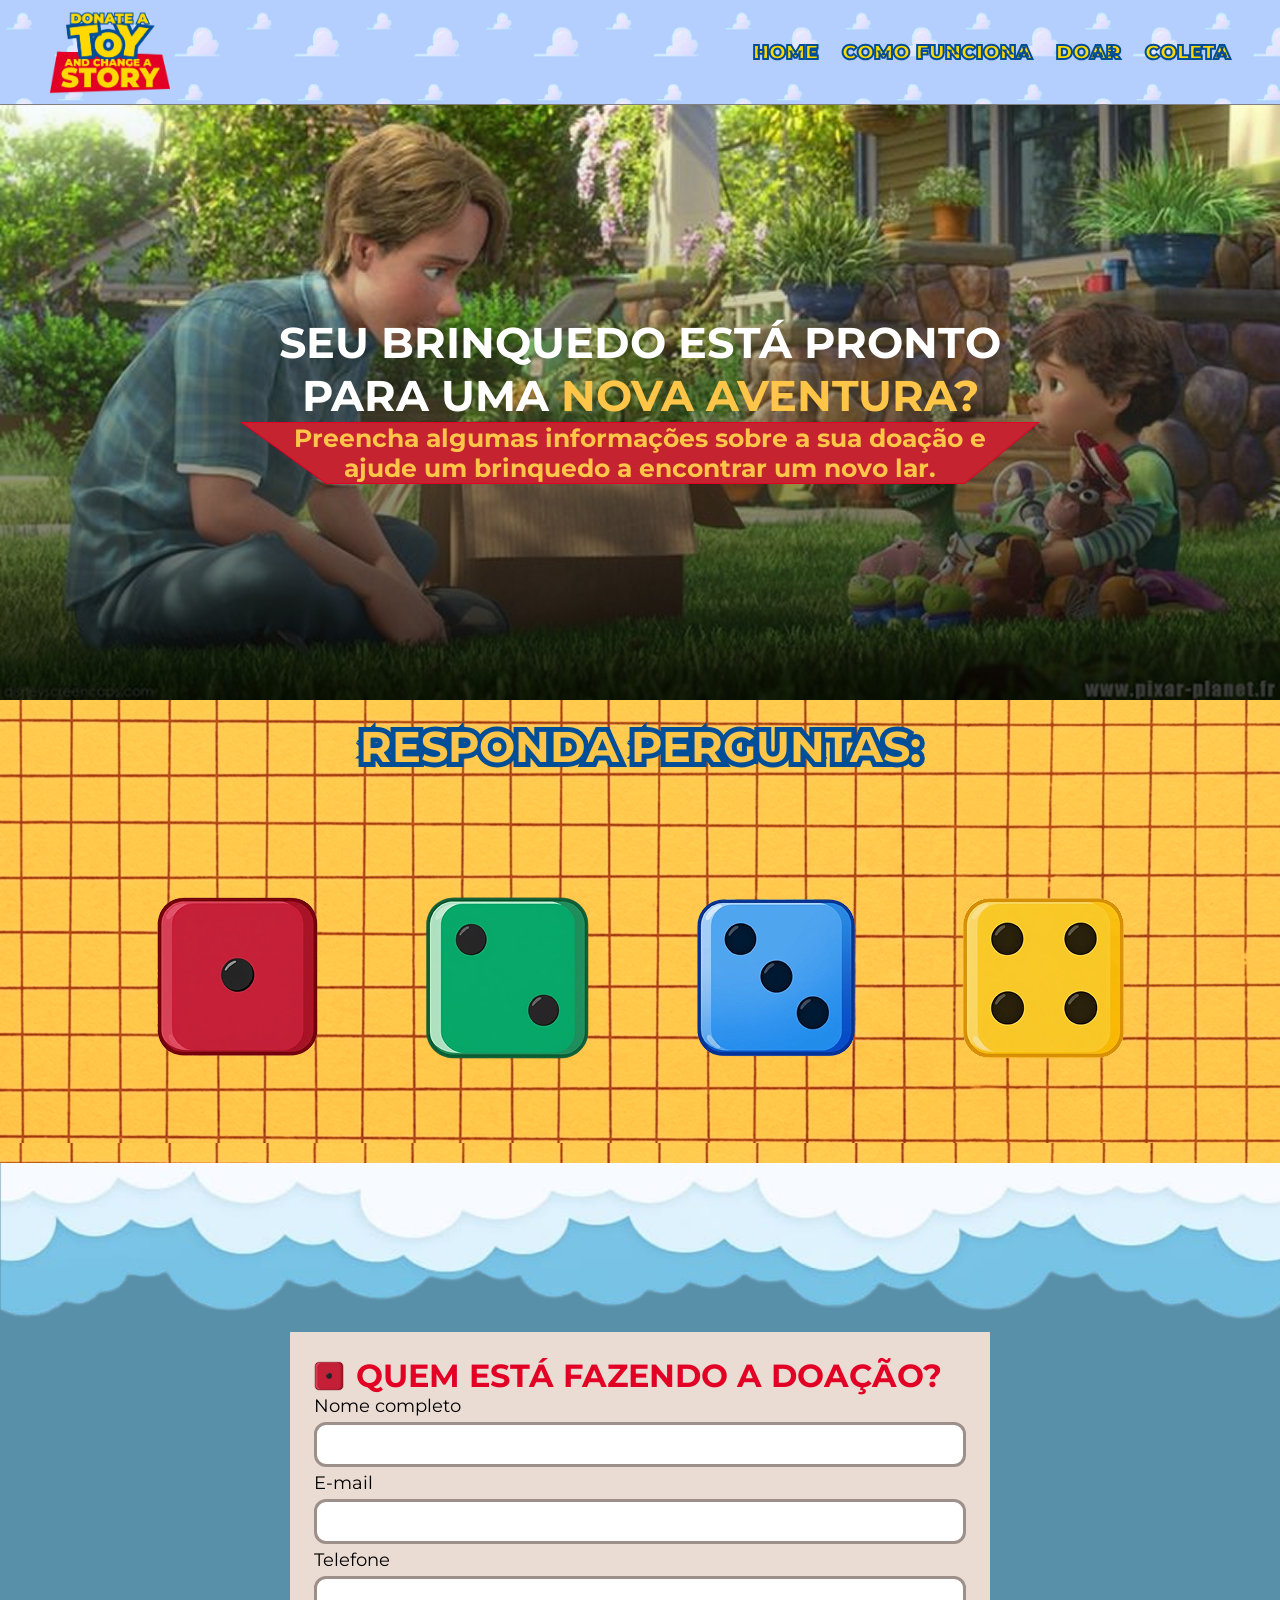
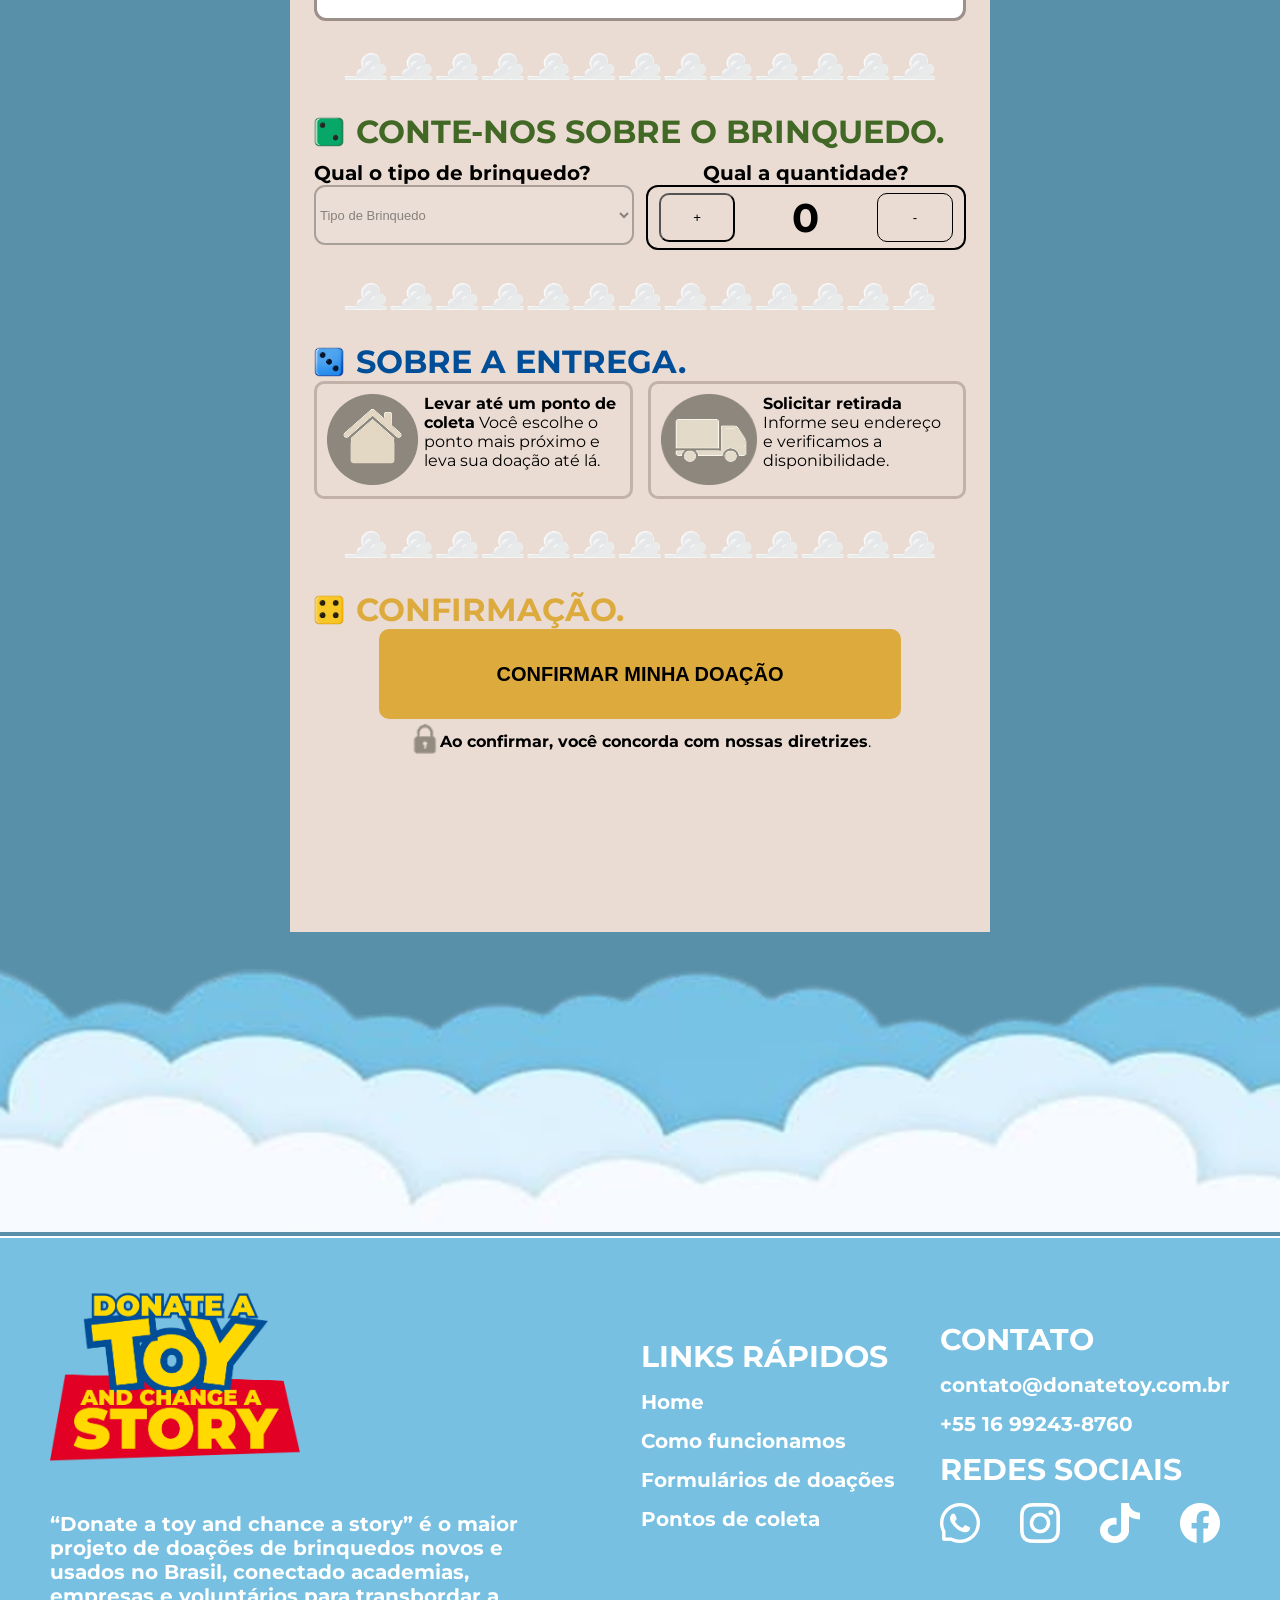
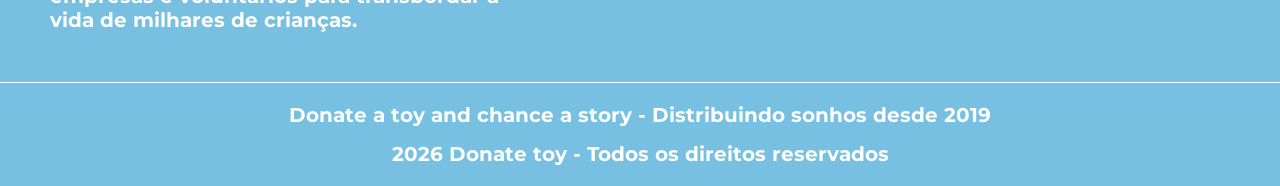
==== commit 1990b793: "fim trabalho de fato" ====
--- a/index.html
+++ b/index.html
@@ -162,57 +162,57 @@
             </div>
 
         </form>
+        <img class="plumas" src="imagens/plumas.png" alt="">
 
 
         <!-- FOOTER -->
 
-        <footer>
-            <div class="footerTodo">
-
-                <div class="Container1">
-                    <div class="footerLogo">
-                        <img class="footer-logo" src="imagens/logo.png" alt="">
-                    </div>
-
-                    <div class="sobre">
-                        <p>“Donate a toy and chance a story” é o maior projeto de doações de brinquedos novos e usados
-                            no
-                            Brasil, conectado academias, empresas e voluntários para transbordar a vida de milhares de
-                            crianças.
-                        </p>
-                    </div>
-                </div>
-
-                <div class="Container2">
-
-                    <nav class="footerMenu">
-                        <h1>LINKS RÁPIDOS</h1>
-                        <a href="#" class="footerLink">Home</a>
-                        <a href="#" class="footerLink">Como funcionamos</a>
-                        <a href="#" class="footerLink">Formulários de doações</a>
-                        <a href="#" class="footerLink">Pontos de coleta</a>
-                    </nav>
-
-                    <div class="contato">
-                        <h1>CONTATO</h1>
-                        <p>contato@donatetoy.com.br</p>
-                        <p>+55 16 99243-8760</p>
-                        <h1>REDES SOCIAIS</h1>
-                        <div class="redes">
-                            <a href="#"><img src="imagens/whtasapp.png" alt="WhatsApp"></a>
-                            <a href="#"><img src="imagens/instagram.png" alt="Instagram"></a>
-                            <a href="#"><img src="imagens/tiktok.png" alt="TikTok"></a>
-                            <a href="#"><img src="imagens/facebook.png" alt="Facebook"></a>
-                        </div>
-                    </div>
-                </div>
-
-            </div>
-            <div class="final">
-                <h1>Donate a toy and chance a story - Distribuindo sonhos desde 2019</h1>
-                <h1>2026 Donate toy - Todos os direitos reservados</h1>
-            </div>
-        </footer>
+      <footer>
+        <div class="footerTodo">
+
+            <div class="Container1">
+                <div class="footerLogo">
+                    <img class="footer-logo" src="imagens/logo.png" alt="">
+                </div>
+
+                <div class="sobre">
+                    <p>“Donate a toy and chance a story” é o maior projeto de doações de brinquedos novos e usados no
+                        Brasil, conectado academias, empresas e voluntários para transbordar a vida de milhares de
+                        crianças.
+                    </p>
+                </div>
+            </div>
+
+            <div class="Container2">
+
+                <nav class="footerMenu">
+                    <h1>LINKS RÁPIDOS</h1>
+                    <a href="#" class="footerLink">Home</a>
+                    <a href="#" class="footerLink">Como funcionamos</a>
+                    <a href="#" class="footerLink">Formulários de doações</a>
+                    <a href="#" class="footerLink">Pontos de coleta</a>
+                </nav>
+
+                <div class="contato">
+                    <h1>CONTATO</h1>
+                    <p>contato@donatetoy.com.br</p>
+                    <p>+55 16 99243-8760</p>
+                    <h1>REDES SOCIAIS</h1>
+                    <div class="redes">
+                        <a href="#"><img src="imagens/whtasapp.png" alt="WhatsApp"></a>
+                        <a href="#"><img src="imagens/instagram.png" alt="Instagram"></a>
+                        <a href="#"><img src="imagens/tiktok.png" alt="TikTok"></a>
+                        <a href="#"><img src="imagens/facebook.png" alt="Facebook"></a>
+                    </div>
+                </div>
+            </div>
+
+        </div>
+        <div class="final">
+            <h1>Donate a toy and chance a story - Distribuindo sonhos desde 2019</h1>
+            <h1>2026 Donate toy - Todos os direitos reservados</h1>
+        </div>
+    </footer>
         <script src="formulario.js"></script>
         <script src="caminhao.js"></script>
         <script src="contador.js"></script>
--- a/style.css
+++ b/style.css
@@ -456,17 +456,12 @@
 footer {
     display: flex;
     flex-direction: column;
-    background-image: url(imagens/fundo-footer.png);
-    background-position: center;
-    background-size: cover;
-    width: 100%;
-    position: absolute;
-    margin-top: -180px;
+    background-color: #77C0E1;
+    border-top: 2px solid #fff;
 }
 
 .footerTodo {
-    padding-top: 120px;
-    padding-bottom: 50px;
+     padding-bottom: 50px;
     display: flex;
     justify-content: space-around;
 
@@ -481,7 +476,7 @@
 
     .footer-logo {
         width: 250px;
-        padding-top: 200px;
+        padding-top: 50px;
     }
 
     .Container1 {
@@ -504,7 +499,6 @@
     }
 
     .Container2 {
-        padding-top: 250px;
         display: flex;
         align-items: center;
         align-content: center;
@@ -593,6 +587,11 @@
 .fundoform {
     background-color: #5990A9;
 
+    .plumas{
+        height: 300px;
+        
+    }
+
     img {
         width: 100%;
     }
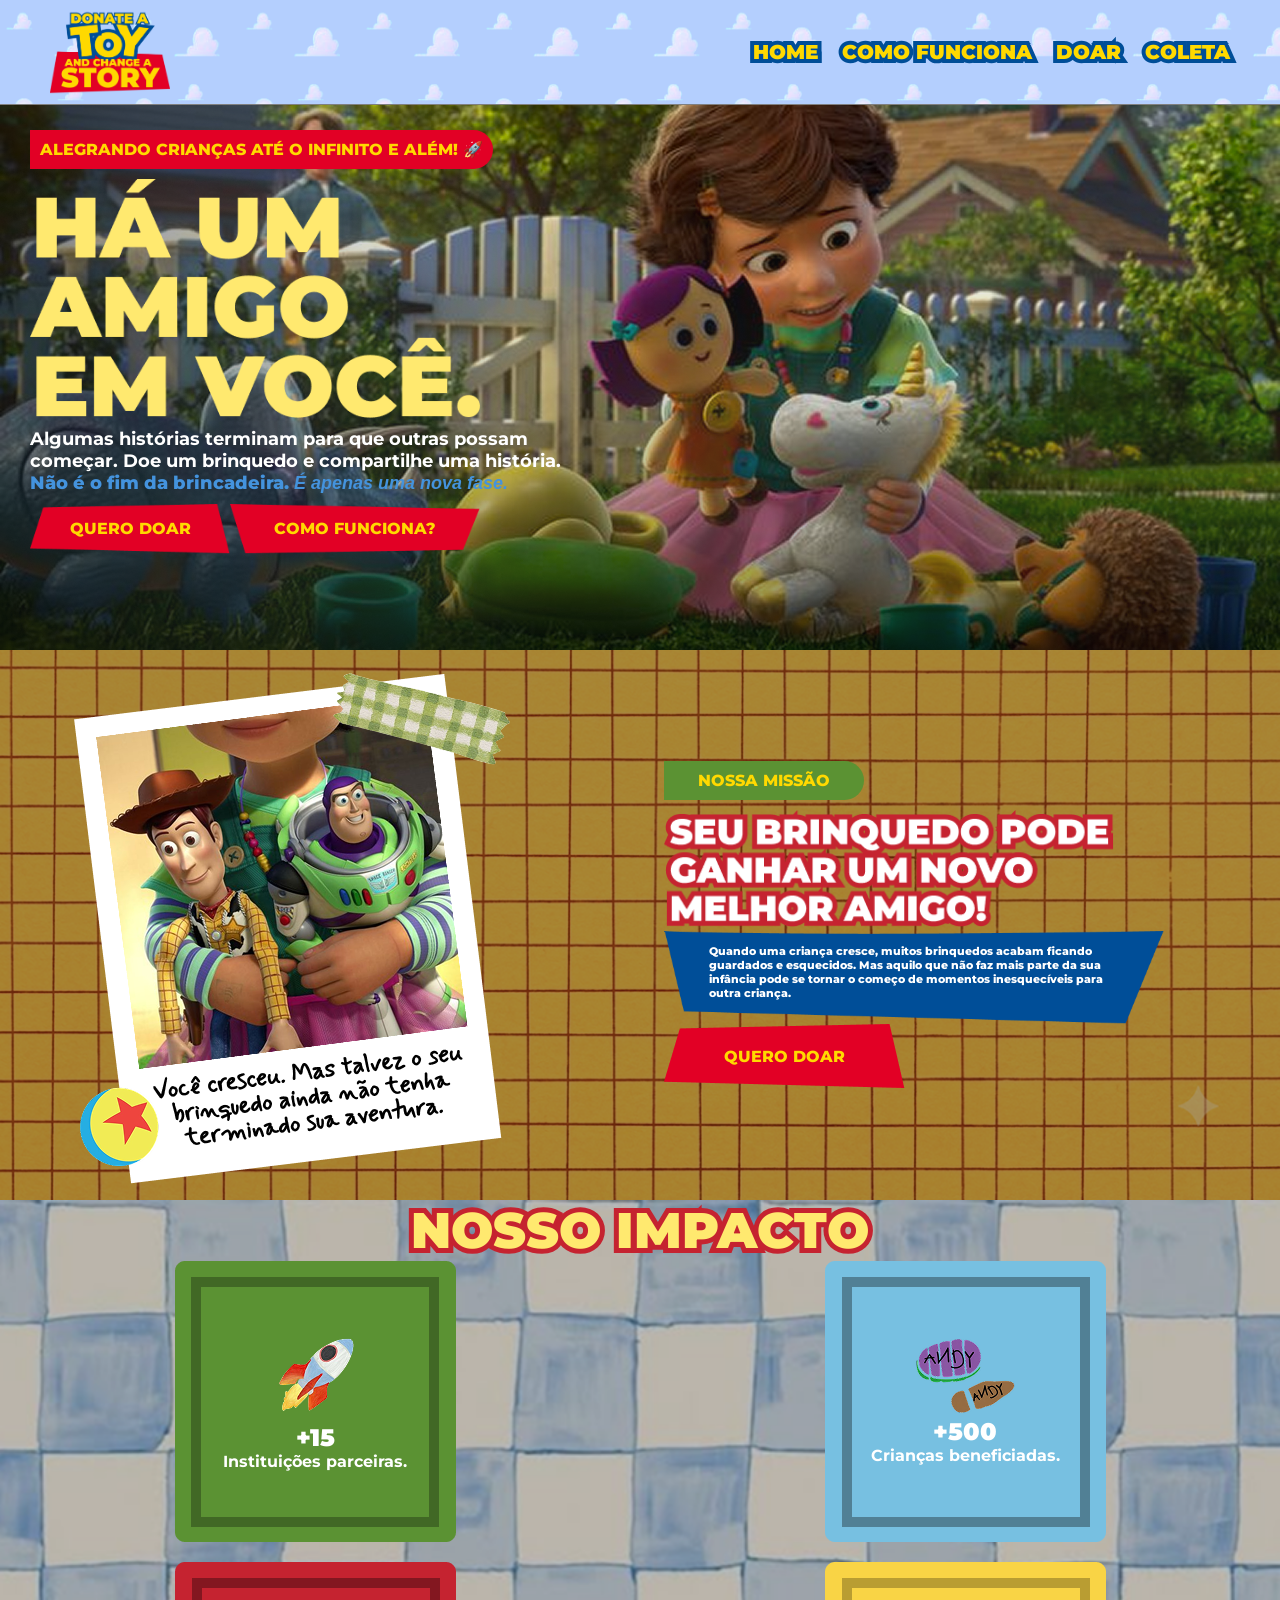
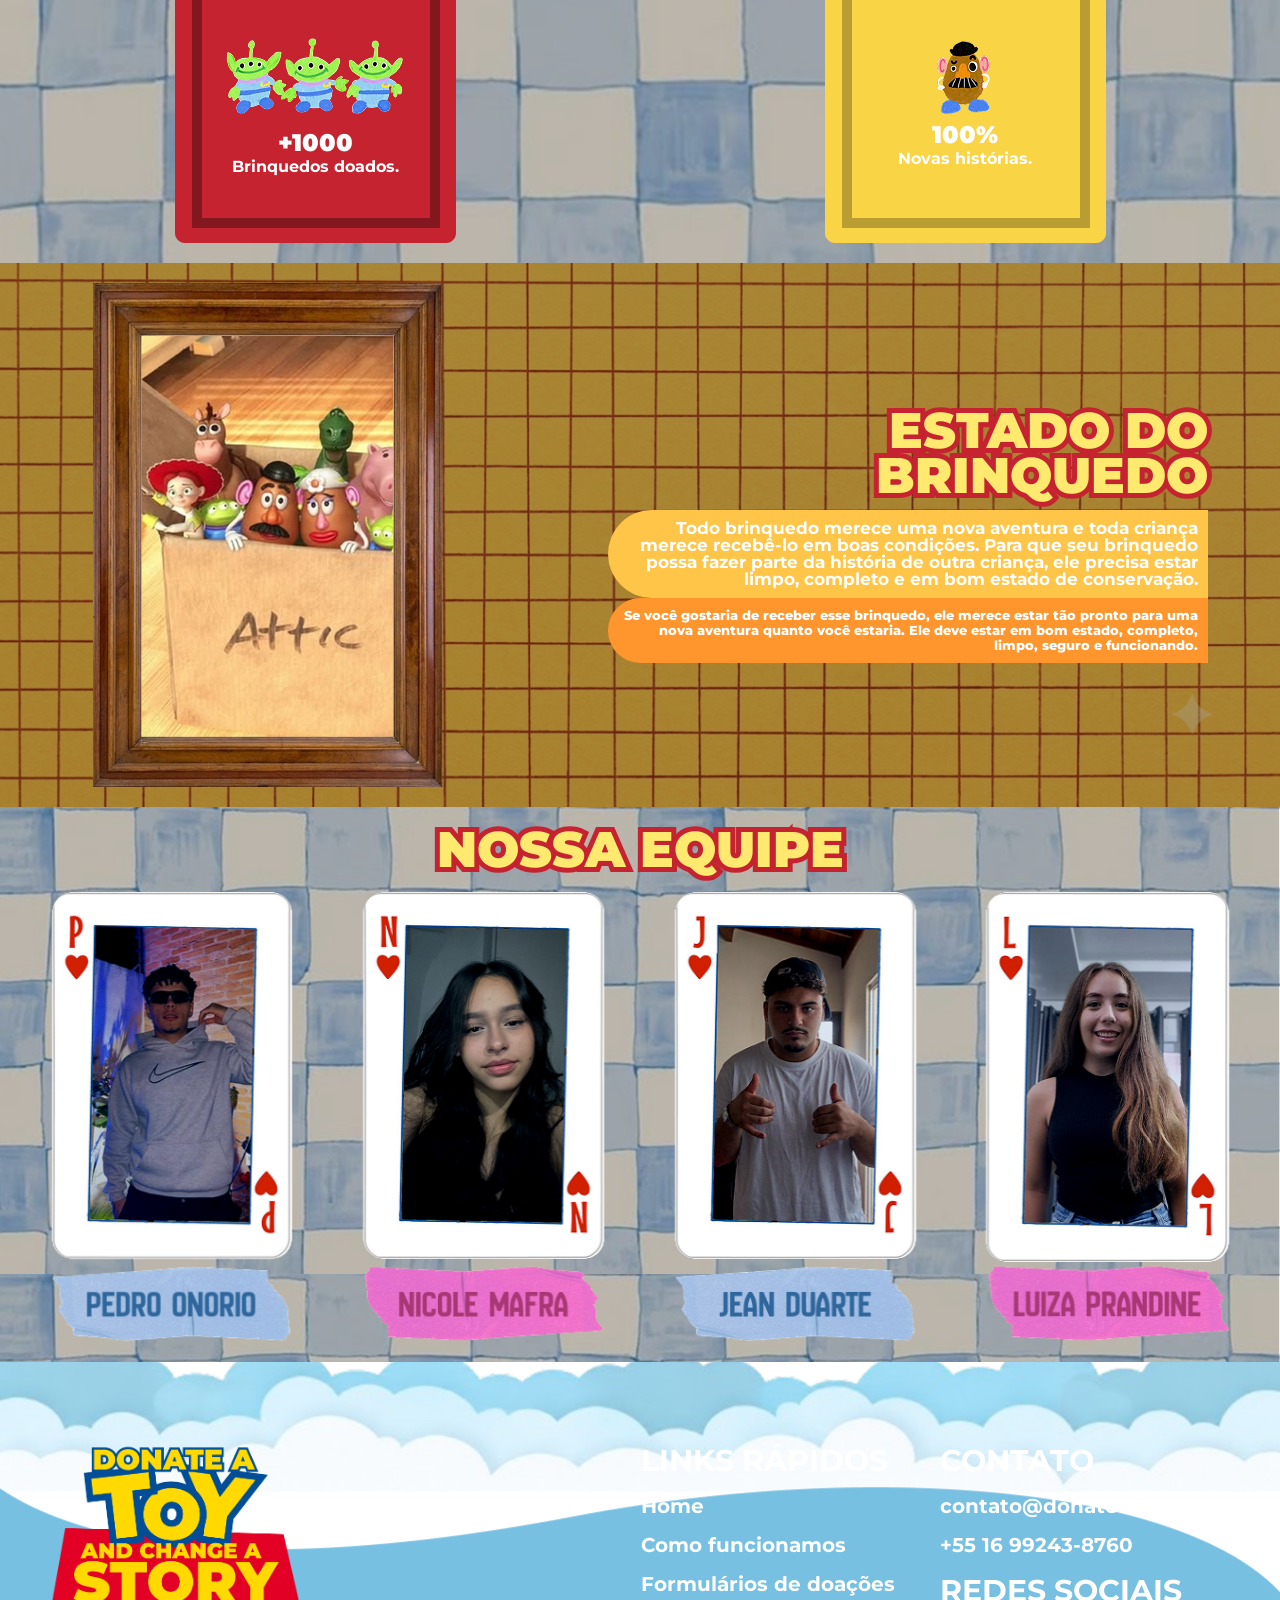
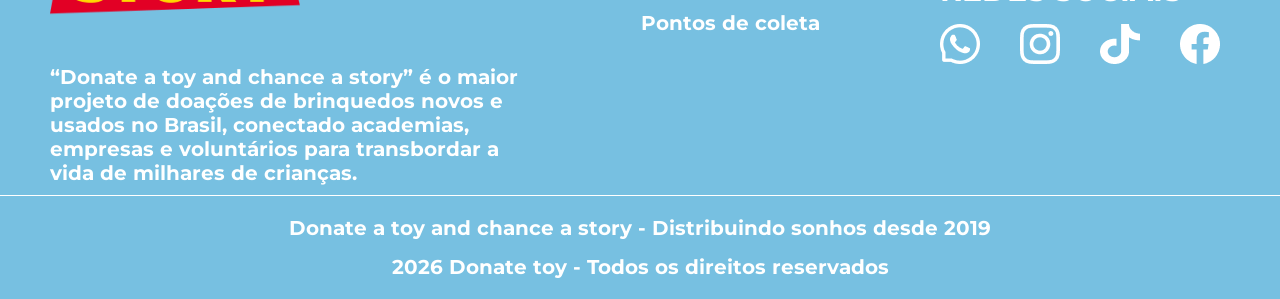
==== commit e9054c90: "correcao de link" ====
--- a/index.html
+++ b/index.html
@@ -1,17 +1,19 @@
 <!DOCTYPE html>
-<html lang="en">
+<html lang="pt-br">
 
 <head>
     <meta charset="UTF-8">
     <meta name="viewport" content="width=device-width, initial-scale=1.0">
     <link rel="stylesheet" href="style.css">
+
     <link rel="icon" type="image/x-icon" href="imagens/favicon.png">
+
     <link rel="preconnect" href="https://fonts.googleapis.com">
     <link rel="preconnect" href="https://fonts.gstatic.com" crossorigin>
     <link href="https://fonts.googleapis.com/css2?family=Montserrat:ital,
     wght@0,100..900;1,100..900&display=swap" rel="stylesheet">
 
-    <title>Formulário de Doações</title>
+    <title>Home</title>
 </head>
 
 <body>
@@ -32,142 +34,143 @@
     </header>
 
     <div class="hero">
-        <h1>SEU BRINQUEDO ESTÁ PRONTO
-            PARA UMA <span>NOVA AVENTURA?</span></h1>
-        <div class="frase">
-            <img class="card-vermelho" src="imagens/bloco-hero.png" alt="">
-            <p>Preencha algumas informações sobre a sua doação e ajude um brinquedo a encontrar um novo lar.</p>
-        </div>
-    </div>
-
-    <div class="dados">
-        <h1>RESPONDA PERGUNTAS:</h1>
-        <div class="dado">
-            <a href="#1">
-                <img src="imagens/dado 1.png" alt="">
-            </a>
-            <img src="imagens/dado 2.png" alt="">
-            <img src="imagens/dado 3.png" alt="">
-            <img src="imagens/dado 4.png" alt="">
-        </div>
-    </div>
-    <div class="fundoform">
-        <img src="imagens/nuvem.png" alt="">
-        <form class="responder" action="">
-
-            <div class="vermelho" id="1">
-                <div class="formulario-titulo">
-                    <img class="d1" src="imagens/dado 1.png" alt="">
-                    <h1> QUEM ESTÁ FAZENDO A DOAÇÃO?</h1>
-                </div>
-                <div class="escrita">
-                    <label for="nomecompleto">Nome completo</label>
-
-                    <input type="text" required>
-
-
-                    <!-- campo e-mail -->
-                    <label for="E-mail">E-mail</label>
-
-                    <input type="text" required>
-
-                    <!-- campo de telefone -->
-                    <label for="Telefone">Telefone</label>
-
-                    <input type="text" required>
-                </div>
-            </div>
-
-            <img class="nuvem" src="imagens/Linha de nuvens.png" alt="">
-
-            <div class="verde" id="2">
-                <div class="t2">
-                    <img class="d2" src="imagens/dado 2.png" alt="">
-                    <h1 class="texto">CONTE-NOS SOBRE O BRINQUEDO.</h1>
-                </div>
-                <div class="linha1">
-                    <div class="tb">
-                        <label for="brinquedo">Qual o tipo de brinquedo?</label>
-                        <select id="brinquedo" name="brinquedo">
-                            <option value="" disabled selected>
-                                Tipo de Brinquedo
-                            </option>
-
-                            <option value="pelucia">Pelúcia</option>
-                            <option value="jogo">Jogo</option>
-                            <option value="boneco">Boneco</option>
-                            <option value="livro">Livro</option>
-                            <option value="casinha">Casinha</option>
-                            <option value="carrinho">Carrinho</option>
-                            <option value="outro">Outro</option>
-                        </select>
-                    </div>
-                    <div class="contador">
-                        <h2>Qual a quantidade?</h2>
-
-                        <div class="junto">
-                            <button id="aumentar">+</button>
-                            <h1 id="contador">0</h1>
-                            <button id="diminuir">-</button>
-                        </div>
-
-                    </div>
-                </div>
-            </div>
-
-            <img class="nuvem" src="imagens/Linha de nuvens.png" alt="">
-
-            <div class="azul" id="3">
-                <div class="t3">
-                    <img class="d3" src="imagens/dado 3.png" alt="">
-                    <h1>SOBRE A ENTREGA.</h1>
-                </div>
-                <div class="caixa">
-                    <div class="casa">
-                        <img src="imagens/Icone-casa.png" alt="">
-                        <p><strong>Levar até um ponto de coleta</strong>
-                            Você escolhe o ponto mais próximo e leva sua doação até lá.</p>
-                    </div>
-                    <div id="caminhao-container" class="caminhao-container">
-                        <div class="caminhao">
-                            <img src="imagens/Icone-caminhão.png" alt="">
-                            <p><strong>Solicitar retirada</strong>
-                                Informe seu endereço e verificamos a disponibilidade.</p>
-                        </div>
-                        <div class="caminhao-escondido">
-                            <img src="imagens/cartão.png" alt="">
-                            <div class="truck">
-                                <h1>Seja encaminhado para nosso email e solicite</h1>
-                                <button>ENCAMINHAR</button>
-                            </div>
-                            <!-- fazer o resto -->
-                        </div>
-                    </div>
-                </div>
-
-            </div>
-
-            <img class="nuvem" src="imagens/Linha de nuvens.png" alt="">
-
-            <div class="amarelo">
-                <div class="t4">
-                    <img class="d4" src="imagens/dado 4.png" alt="">
-                    <h1>CONFIRMAÇÃO.</h1>
-                </div>
-                <button>CONFIRMAR MINHA DOAÇÃO</button>
-                <div class="cadeado">
-                    <img src="imagens/cadeado.png" alt="">
-                    <p><strong>Ao confirmar, você concorda com nossas diretrizes</strong>.</p>
-                </div>
-            </div>
-
-        </form>
-        <img class="plumas" src="imagens/plumas.png" alt="">
-
-
-        <!-- FOOTER -->
-
-      <footer>
+        <div class="containerHero">
+            <h4>ALEGRANDO CRIANÇAS ATÉ O INFINITO E ALÉM! 🚀</h4>
+            <img src="imagens/HÁ UM AMIGO EM VOCÊ..png" alt="">
+            <p>Algumas histórias terminam para que outras possam começar.
+                Doe um brinquedo e compartilhe uma história.
+                <span class="azul-negrito">Não é o fim da brincadeira.</span>
+                <span class="azul-italico">É apenas uma nova fase.</span>
+            </p>
+            <div class="botao">
+                <div class="doação">
+                    <img src="imagens/vetor1.png" alt="">
+                    <a class="doar" href="#">QUERO DOAR</a>
+                </div>
+
+                <div class="funcionamento">
+                    <img src="imagens/vetor2.png" alt="">
+                    <a class="funciona" href="#">COMO FUNCIONA?</a>
+                </div>
+
+            </div>
+        </div>
+    </div>
+
+    <div class="missao">
+        <img class="foto" src="imagens/foto-missao.png" alt="woodyEbuzz">
+        <div class="containerMissao">
+            <h4>NOSSA MISSÃO</h4>
+            <img class="novoMelhor" src="imagens/SEU BRINQUEDO PODE GANHAR UM NOVO MELHOR AMIGO!.png" alt="">
+            <div class="textoNoAzul">
+                <img src="imagens/vetor3.png" alt="">
+                <p>Quando uma criança cresce, muitos brinquedos acabam ficando guardados e esquecidos.
+                    Mas aquilo que não faz mais parte da sua infância pode se tornar o começo de momentos
+                    inesquecíveis para outra criança.</p>
+            </div>
+            <div class="botao">
+                <div class="doação">
+                    <img src="imagens/vetor1.png" alt="">
+                    <a class="doar" href="#">QUERO DOAR</a>
+                </div>
+            </div>
+        </div>
+    </div>
+
+    <div class="impacto">
+        <h1 class="title">NOSSO IMPACTO</h1>
+        <div class="quadrados">
+            <div class="quadrado">
+                <img src="imagens/quadrado-verde.png" alt="quadrado">
+                <div class="cubo">
+                    <img src="imagens/foguete.png" alt="foguete">
+                    <h2>+15</h2>
+                    <p>Instituições parceiras.</p>
+                </div>
+            </div>
+            <div class="quadrado">
+                <img src="imagens/quadrado-azul.png" alt="quadrado">
+                <div class="cubo">
+                    <img src="imagens/two-andy.png" alt="two-andy">
+                    <h2>+500</h2>
+                    <p>Crianças beneficiadas.</p>
+                </div>
+            </div>
+            <div class="quadrado">
+                <img src="imagens/quadrado-vermelho.png" alt="quadrado">
+                <div class="cubo">
+                    <img src="imagens/aliens.png" alt="aliens">
+                    <h2>+1000</h2>
+                    <p>Brinquedos doados.</p>
+                </div>
+            </div>
+            <div class="quadrado">
+                <img src="imagens/quadrado-amarelo.png" alt="quadrado">
+                <div class="cubo">
+                    <img src="imagens/sr-batata.png" alt="sr-batata">
+                    <h2>100%</h2>
+                    <p>Novas histórias.</p>
+                </div>
+            </div>
+        </div>
+    </div>
+
+    <div class="estado-do-brinquedo">
+        <img class="pic" src="imagens/quadro.png" alt="">
+
+        <div class="containerEstado">
+            <h1>ESTADO DO BRINQUEDO</h1>
+            <p class="verde">Todo brinquedo merece uma nova aventura e toda criança merece recebê-lo em boas
+                condições.
+                Para que seu brinquedo possa fazer parte da história de outra criança, ele precisa estar
+                limpo, completo e em bom estado de conservação.</p>
+
+            <p class="laranja">Se você gostaria de receber esse brinquedo, ele merece estar tão pronto para uma nova
+                aventura quanto você estaria. Ele deve estar em bom estado, completo, limpo, seguro
+                e funcionando.</p>
+        </div>
+    </div>
+
+    <div class="equipe">
+        <h1>NOSSA EQUIPE</h1>
+        <div class="integrantes">
+            <div class="flip">
+                <div class="frente">
+                    <img src="imagens/pedro.png" alt="pedro-onorio">
+                </div>
+                <div class="costas">
+                    <img src="imagens/flip.onorio.png" alt="função">
+                </div>
+            </div>
+            <div class="flip">
+                <div class="frente">
+                    <img src="imagens/nicole.png" alt="nicole-mafra">
+                </div>
+                <div class="costas">
+                    <img src="imagens/flip.nicole.png" alt="função">
+                </div>
+            </div>
+            <div class="flip">
+                <div class="frente">
+                    <img src="imagens/jean.png" alt="jean-lucas">
+                </div>
+                <div class="costas">
+                    <img src="imagens/flip.jean.png" alt="função">
+                </div>
+            </div>
+            <div class="flip">
+                <div class="frente">
+                    <img src="imagens/luiza.png" alt="luiza-prandine">
+                </div>
+                <div class="costas">
+                    <img src="imagens/flip.luiza.png" alt="função">
+                </div>
+            </div>
+        </div>
+    </div>
+    </div>
+
+    <footer>
         <div class="footerTodo">
 
             <div class="Container1">
@@ -213,9 +216,8 @@
             <h1>2026 Donate toy - Todos os direitos reservados</h1>
         </div>
     </footer>
-        <script src="formulario.js"></script>
-        <script src="caminhao.js"></script>
-        <script src="contador.js"></script>
+
+    <script src="home.js"></script>
 </body>
 
 </html>
--- a/style.css
+++ b/style.css
@@ -1,12 +1,11 @@
 * {
+    padding: 0;
     margin: 0;
-    padding: 0;
     box-sizing: border-box;
 }
 
 body {
     font-family: "Montserrat", sans-serif;
-    margin-top: 100px;
 }
 
 header {
@@ -14,12 +13,12 @@
     left: 0;
     top: 0;
     width: 100%;
-    z-index: 5;
+    z-index: 10;
     border-bottom: 1px solid gray;
     background-image: url("imagens/fundo-header.png");
     background-size: cover;
     background-position: center;
-
+    background-repeat: no-repeat;
 
     .logo-toy {
         width: 140px;
@@ -77,7 +76,8 @@
         font-weight: 900;
         color: #FFD900;
         -webkit-text-stroke: #004E98;
-        -webkit-text-stroke-width: 2px;
+        paint-order: stroke fill;
+        -webkit-text-stroke-width: 8px;
         text-decoration: none;
     }
 
@@ -100,368 +100,571 @@
 }
 
 .hero {
+    background-image: url(imagens/home-hero.png);
+    background-size: cover;
+    background-position: center;
+    width: 100%;
+    height: 550px;
+    margin-top: 100px;
+}
+
+.containerHero {
+    display: flex;
+    flex-direction: column;
+    justify-content: center;
+    padding: 30px;
+    width: 620px;
+
+    h4 {
+        color: #FFD900;
+        font-weight: 800;
+        background-color: #E20025;
+        padding: 10px;
+        align-self: flex-start;
+        border-top-right-radius: 80px;
+        border-bottom-right-radius: 80px;
+    }
+
+    >img {
+        max-width: 450px;
+        padding-top: 10px;
+    }
+
+    p {
+        color: #ffffff;
+        font-weight: 700;
+        font-size: 18px;
+        padding-top: 10px;
+        padding-bottom: 10px;
+
+        .azul-negrito {
+            color: #4493DD;
+            font-weight: 800;
+        }
+
+        .azul-italico {
+            color: #4493DD;
+            font-style: italic;
+        }
+    }
+
+    .botao {
+        position: relative;
+        display: flex;
+
+        @media(max-width: 520px) {
+            flex-direction: column;
+            align-self: flex-start;
+        }
+
+        .doação {
+            display: flex;
+            align-items: center;
+            justify-content: center;
+
+            img {
+                position: relative;
+                z-index: 1;
+                width: 200px;
+                height: 50px;
+            }
+
+            .doar {
+                z-index: 2;
+                position: absolute;
+                color: #FFD900;
+                font-weight: 800;
+                text-decoration: none;
+                padding: 10px;
+
+                &:hover {
+                    color: #ffffff;
+                    transition: 0.5s;
+                }
+            }
+        }
+
+
+        .funcionamento {
+            display: flex;
+            align-items: center;
+            justify-content: center;
+
+            img {
+                position: relative;
+                z-index: 1;
+                width: 250px;
+                height: 50px;
+            }
+
+            .funciona {
+                position: absolute;
+                z-index: 2;
+                color: #FFD900;
+                font-weight: 800;
+                text-decoration: none;
+                padding: 10px;
+
+                &:hover {
+                    color: #ffffff;
+                    transition: 0.5s;
+                }
+            }
+        }
+
+    }
+
+    @media(max-width: 650px) {
+        width: 100%;
+    }
+}
+
+.missao {
+    display: flex;
+    background-image: url(imagens/fundo-missao.png);
+    top: 1px;
+    padding: 20px;
+    justify-content: center;
+    align-items: center;
+    gap: 150px;
+    background-size: cover;
+    background-position: center;
+    width: 100%;
+    height: 550px;
+
+    @media(max-width:1080px) {
+        flex-direction: column;
+        height: auto;
+        gap: 12px;
+
+        .foto {
+            width: 40%;
+
+            &:hover {
+                transition: 0.8s;
+                transform: scale(1.5);
+                box-shadow: rgba(0, 0, 0, 0.25) 0px 14px 28px, rgba(0, 0, 0, 0.22) 0px 10px 10px;
+            }
+        }
+    }
+
+    @media(max-width:650px) {
+
+        .foto {
+            width: 60%;
+        }
+    }
+}
+
+.containerMissao {
+    width: 550px;
+
+    @media(max-width: 650px) {
+        width: 100%;
+    }
+
+    h4 {
+        width: 200px;
+        text-align: center;
+        color: #FFD900;
+        font-weight: 800;
+        background-color: #5B9233;
+        padding: 10px;
+        align-self: flex-start;
+        border-top-right-radius: 80px;
+        border-bottom-right-radius: 80px;
+
+        @media(max-width: 400px) {
+            width: 100%;
+        }
+    }
+
+    >img {
+        max-width: 450px;
+        padding-top: 10px;
+    }
+
+    .novoMelhor {
+
+        @media(max-width: 510px) {
+            width: 100%;
+        }
+    }
+
+    .botao {
+        position: relative;
+        display: flex;
+
+        @media(max-width: 450px) {
+            font-size: 70%;
+        }
+
+        .doação {
+            display: flex;
+            align-items: center;
+            justify-content: center;
+
+            img {
+                position: relative;
+                z-index: 1;
+
+
+                @media(max-width: 450px) {
+                    width: 70%;
+                }
+            }
+
+            .doar {
+                z-index: 2;
+                position: absolute;
+                color: #FFD900;
+                font-weight: 800;
+                text-decoration: none;
+
+                &:hover {
+                    color: #ffffff;
+                    transition: 0.5s;
+                }
+
+                @media(max-width: 450px) {
+                    align-items: center;
+                    justify-content: center;
+                }
+            }
+        }
+    }
+}
+
+.textoNoAzul {
+    display: flex;
+    align-items: center;
+    justify-content: center;
+    position: relative;
+    display: flex;
+    max-width: 500px;
+
+    @media(max-width: 520px) {
+        flex-direction: column;
+        align-self: flex-start;
+    }
+
+    @media(max-width: 500px) {
+        font-size: 10px;
+    }
+
+    img {
+        position: relative;
+        z-index: 1;
+        width: 100%;
+    }
+
+    p {
+        z-index: 2;
+        color: #ffffff;
+        font-weight: 800;
+        position: absolute;
+        width: 80%;
+        font-size: 11px;
+        margin-top: -10px;
+        margin-left: -10px;
+    }
+}
+
+
+.impacto {
+    background-image: url(imagens/fundo-azul.png);
+    justify-content: center;
+    align-items: center;
+    background-size: cover;
+    background-position: center;
+    width: 100%;
+
+    .title {
+        text-align: center;
+        font-size: 50px;
+        font-weight: 900;
+        color: #FFE96F;
+        -webkit-text-stroke: #C52330;
+        paint-order: stroke fill;
+        -webkit-text-stroke-width: 10px;
+
+        @media(max-width: 630px) {
+            width: 60%;
+            font-size: 40px;
+            text-align: left;
+            line-height: 40px;
+            padding: 12px;
+        }
+    }
+}
+
+.quadrados {
+    display: flex;
+    justify-content: center;
+    align-items: center;
+    gap: 60px;
+    padding-bottom: 20px;
+
+    @media(max-width: 1300px) {
+        display: grid;
+        grid-template-columns: 1fr 1fr;
+        gap: 20px;
+    }
+
+    @media(max-width: 650px) {
+        grid-template-columns: 1fr;
+    }
+
+    @media(max-width: 590px) {
+        place-items: center;
+    }
+}
+
+.quadrado {
+    display: flex;
+    align-items: center;
+    justify-content: center;
+    position: relative;
+
+    &:hover {
+        transition: transform 0.3s ease, box-shadow 0.3s ease;
+        transform: scale(1.05);
+        box-shadow: 0 10px 25px rgba(0, 0, 0, 0.15);
+    }
+
+    @media(max-width: 590px) {
+        width: 70%;
+    }
+}
+
+.cubo {
+    position: absolute;
+    justify-content: center;
+    align-items: center;
+    text-align: center;
+    color: #ffffff;
+
+    h2 {
+        font-weight: 900;
+    }
+
+    p {
+        font-weight: 700;
+    }
+}
+
+.estado-do-brinquedo {
+    background-image: url(imagens/fundo-missao.png);
+    justify-content: space-around;
+    display: flex;
+    align-items: center;
+    background-size: cover;
+    background-position: center;
+    width: 100%;
+
+
+    @media(max-width: 1130px) {
+        flex-direction: column;
+        height: auto;
+        gap: 12px;
+        padding: 12px;
+
+        .pic {
+            display: none;
+        }
+    }
+
+    img {
+        width: 350px;
+        margin: 20px;
+    }
+}
+
+.containerEstado {
+    display: flex;
+    flex-direction: column;
+    z-index: 5;
+    justify-content: center;
+    align-items: flex-end;
+    text-align: right;
+    width: 600px;
+
+    @media(max-width: 1130px) {
+        height: auto;
+        gap: 12px;
+
+        h1 {
+            text-align: center;
+        }
+    }
+
+    @media(max-width: 750px) {
+        align-items: center;
+        width: 100%;
+    }
+
     h1 {
-        width: 800px;
-        font-size: 43px;
-    }
-
-    align-items: center;
-    display: flex;
-    text-align: center;
-    justify-content: center;
-    flex-direction: column;
-    color: white;
-    background-image: url(imagens/fundo-img.png);
-    background-position: center;
-    background-size: cover;
-    height: 600px;
-
-    .card-vermelho {
-
-        position: relative;
-        width: 800px;
-        height: auto;
-        display: block;
-
-    }
-
-    .frase {
+        color: #FFE96F;
+        -webkit-text-stroke: #C52330;
+        -webkit-text-stroke-width: 10px;
+        paint-order: stroke fill;
+        font-weight: 900;
+        font-size: 50px;
+        line-height: 45px;
+        margin-bottom: 12px;
+    }
+
+    .verde {
         display: flex;
         align-items: center;
         justify-content: center;
-    }
-
-    p {
-        position: absolute;
-        color: #FFC548;
-        max-width: 720px;
-        font-size: 25px;
+        color: white;
         font-weight: 700;
-    }
-
-    span {
-        color: #FFC548;
-    }
-}
-
-.dados {
-    H1 {
-        font-size: 43px;
-        padding: 20px;
-        color: #FFC548;
-        -webkit-text-stroke: #004E98;
+        padding: 10px;
+        z-index: 2;
+        font-size: 17px;
+        line-height: 17px;
+        background-color: #FFC548;
+        border-top-left-radius: 80px;
+        border-bottom-left-radius: 80px;
+
+        @media(max-width: 1130px) {
+            border-top-right-radius: 80px;
+            border-bottom-right-radius: 80px;
+            text-align: center;
+        }
+
+        @media(max-width: 750px) {
+            width: 500px;
+            padding: 20px;
+
+        }
+    }
+
+
+    .laranja {
+        font-weight: 800;
+        background-color: #FF962D;
+        padding: 10px;
+        align-self: flex-start;
+        border-top-left-radius: 80px;
+        border-bottom-left-radius: 80px;
+        color: white;
+        font-weight: 800;
+        font-size: 80%;
+
+        @media(max-width: 1130px) {
+            border-top-right-radius: 80px;
+            border-bottom-right-radius: 80px;
+            text-align: center;
+        }
+
+        @media(max-width: 750px) {
+            width: 500px;
+            margin: 0 auto;
+
+        }
+    }
+}
+
+.equipe {
+    background-image: url(imagens/fundo-azul.png);
+    justify-content: center;
+    align-items: center;
+    display: flex;
+    flex-direction: column;
+    gap: 20px;
+    padding: 20px;
+
+    h1 {
+        color: #FFE96F;
+        -webkit-text-stroke: #C52330;
         -webkit-text-stroke-width: 10px;
         paint-order: stroke fill;
+        font-weight: 900;
+        font-size: 50px;
+        line-height: 45px;
+
+        @media(max-width: 630px) {
+            font-size: 40px;
+            text-align: left;
+            line-height: 40px;
+            padding: 12px;
+        }
+    }
+
+    .integrantes {
         display: flex;
         justify-content: center;
-
-    }
-
-    background-image: url(imagens/fundo_dado.png);
-}
-
-.dado {
-    height: 370px;
-    align-items: center;
-    justify-content: center;
-    display: flex;
-    gap: 100px;
-
-}
-
-
-
-.responder {
-    height: 1200px;
+        align-items: center;
+
+        .flip {
+            width: 300px;
+            height: 450px;
+            position: relative;
+
+            .frente,
+            .costas {
+                width: 100%;
+                height: 100%;
+                position: absolute;
+                display: flex;
+                align-items: center;
+                justify-content: center;
+                /* entender isso */
+                -webkit-backface-visibility: hidden;
+                transition: transform 0.8s ease;
+                img {
+                    width: 100%;
+                    height: 100%;
+                    object-fit: contain;
+                }
+            }
+
+            .frente {
+                /* entender isso */
+                transform: rotateY(0deg);
+            }
+
+            .costas {
+                /* entender isso */
+                transform: rotateY(180deg);
+            }
+
+            &:hover {
+                .frente {
+                    transform: rotateY(-180deg);
+                }
+
+                .costas {
+                    transform: rotateY(0deg);
+                }
+            }
+        }
+
+
+
+        @media(max-width: 1300px) {
+            flex-wrap: wrap;
+            gap: 12px;
+        }
+    }
+}
+
+footer {
     display: flex;
     flex-direction: column;
-
-    .formulario-titulo {
-        display: flex;
-        align-items: center;
-        gap: 12px;
-    }
-
-    .verde {
-        font-weight: 700;
-
-        .tb {
-            width: 50%;
-
-            #brinquedo {
-                height: 60px;
-            }
-        }
-
-        .contador {
-            text-align: center;
-            width: 50%;
-            height: 90px;
-
-            h2 {
-                font-size: 20px;
-            }
-
-            .junto {
-
-                display: flex;
-                border: solid 2px;
-                padding: 6px;
-                border-radius: 12px;
-                justify-content: space-around;
-
-                #aumentar {
-                    width: 25%;
-                    background-color: #EADCD3;
-                    border-radius: 10px;
-                }
-
-                #contador {
-                    width: 40%;
-
-                }
-
-                #diminuir {
-                    width: 25%;
-                    background-color: #EADCD3;
-                    border: solid 1px;
-                    border-radius: 10px;
-                }
-            }
-
-        }
-
-        .d2 {
-            width: 30px;
-        }
-
-        .t2 {
-            display: flex;
-            align-items: center;
-            gap: 12px;
-        }
-
-        color: #416825;
-
-        h2 {
-            color: black;
-        }
-
-        .linha1 {
-            color: black;
-            font-size: 20px;
-            padding-top: 10px;
-            display: flex;
-            gap: 12px;
-            justify-content: space-around;
-
-            select {
-
-                width: 100%;
-                height: 40px;
-
-                background-color: #eaded7;
-                border: 2px solid #aaa09a;
-                border-radius: 11px;
-
-                color: #88817c;
-                font-size: 13px;
-
-                padding: 0;
-                outline: none;
-            }
-
-            /* Cada opção */
-            option {
-                background-color: #eaded7;
-                color: #88817c;
-                padding: 12px;
-            }
-
-            /* Quando passar o mouse */
-            select:hover {
-                border-color: #3c702c;
-            }
-
-            /* Quando clicar */
-            select:focus {
-                border-color: #3c702c;
-            }
-        }
-    }
-
-    .vermelho {
-        color: #E20025;
-
-        .d1 {
-            width: 30px;
-        }
-
-        .escrita {
-            color: black;
-            display: flex;
-            flex-direction: column;
-            gap: 5px;
-            font-size: 18px;
-
-            input {
-                padding: 12px;
-                border-radius: 12px;
-                border: 0;
-                border: solid 3px #9D908A;
-                color: #EADCD3;
-            }
-        }
-    }
-}
-
-
-
-form {
-    background-color: #EADCD3;
-    width: 700px;
-    margin: 0 auto;
-    padding: 24px;
-    height: 1300px;
-}
-
-.nuvem {
-    padding: 30px;
-}
-
-.azul {
-    .t3 {
-
-        display: flex;
-        align-items: center;
-        gap: 12px;
-    }
-
-    .d3 {
-        width: 30px;
-    }
-
-    color: #004E98;
-
-    .caixa {
-        display: flex;
-        gap: 15px;
-    }
-
-    .casa {
-        border: solid 3px #C2B1A9;
-        display: flex;
-        width: 50%;
-        color: black;
-        border-radius: 10px;
-        padding: 10px;
-        gap: 5px;
-    }
-
-    .caminhao-container {
-        position: relative;
-        width: 50%;
-
-        .caminhao {
-            position: absolute;
-            border: solid 3px #C2B1A9;
-            display: flex;
-            width: 100%;
-            height: 100%;
-            color: black;
-            border-radius: 10px;
-            padding: 10px;
-            gap: 5px;
-        }
-
-        .caminhao-escondido {
-            gap: 10px;
-            background-color: #EADCD3;
-            font-size: 10px;
-            color: black;
-            display: none;
-            position: absolute;
-            left: 0;
-            bottom: -106px;
-            border: 3px solid #C2B1A9;
-
-            .truck {
-                display: flex;
-                flex-direction: column;
-            }
-
-            button {
-                background-color: #004E98;
-                height: 30px;
-                width: 120px;
-                border-radius: 5px;
-                border: none;
-                color: white;
-            }
-        }
-    }
-}
-
-.amarelo {
-    color: #DDAB3D;
-    display: flex;
-    justify-content: center;
-    flex-direction: column;
-    align-items: center;
-
-    .t4 {
-        align-self: flex-start;
-        display: flex;
-        align-items: center;
-        gap: 12px;
-    }
-
-    .d4 {
-        width: 30px;
-    }
-
-
-    button {
-        height: 90px;
-        width: 80%;
-        font-size: 20px;
-        font-weight: 700;
-        border-radius: 10px;
-        background-color: #DDAB3D;
-        border: none;
-    }
-
-    .cadeado {
-        padding-top: 5px;
-        display: flex;
-        align-items: center;
-        justify-content: center;
-
-
-        img {
-            height: 30px;
-            width: 30px;
-        }
-
-        p {
-            color: black;
-            padding-top: 5px;
-        }
-    }
-}
-
-/* FOOTER */
-
-
-footer {
-    display: flex;
-    flex-direction: column;
-    background-color: #77C0E1;
-    border-top: 2px solid #fff;
+    background-image: url(imagens/fundo-footer.png);
+    background-position: center;
+    background-size: cover;
+    width: 100%;
+    position: absolute;
+
 }
 
 .footerTodo {
-     padding-bottom: 50px;
+    padding-top: 80px;
+    padding-bottom: 10px;
     display: flex;
     justify-content: space-around;
 
@@ -476,7 +679,6 @@
 
     .footer-logo {
         width: 250px;
-        padding-top: 50px;
     }
 
     .Container1 {
@@ -488,10 +690,11 @@
         @media(max-width:1150px) {
             display: flex;
             text-align: center;
+
         }
 
         p {
-            color: #fff;
+            color: #ffffff;
             font-size: 20px;
             font-weight: 700;
             max-width: 490px;
@@ -500,7 +703,8 @@
 
     .Container2 {
         display: flex;
-        align-items: center;
+        align-items: flex-start;
+        text-align: start;
         align-content: center;
         gap: 45px;
 
@@ -512,8 +716,7 @@
         @media(max-width:650px) {
             flex-direction: column;
 
-
-            footerMenu {
+            .footerMenu {
                 display: flex;
                 justify-content: center;
                 align-items: center;
@@ -521,9 +724,17 @@
             }
         }
 
+        .footerMenu {
+            display: flex;
+            flex-direction: column;
+            align-items: flex-start;
+
+        }
+
         .contato {
             display: flex;
             flex-direction: column;
+            align-items: flex-start;
             gap: 15px;
         }
 
@@ -531,6 +742,11 @@
             display: flex;
             flex-direction: flex-start;
             gap: 40px;
+
+            @media(max-width:615px) {
+                text-align: center;
+                align-items: center;
+            }
 
             img {
                 width: 40px;
@@ -581,18 +797,4 @@
         font-size: 20px;
         font-weight: 700;
     }
-}
-
-
-.fundoform {
-    background-color: #5990A9;
-
-    .plumas{
-        height: 300px;
-        
-    }
-
-    img {
-        width: 100%;
-    }
 }
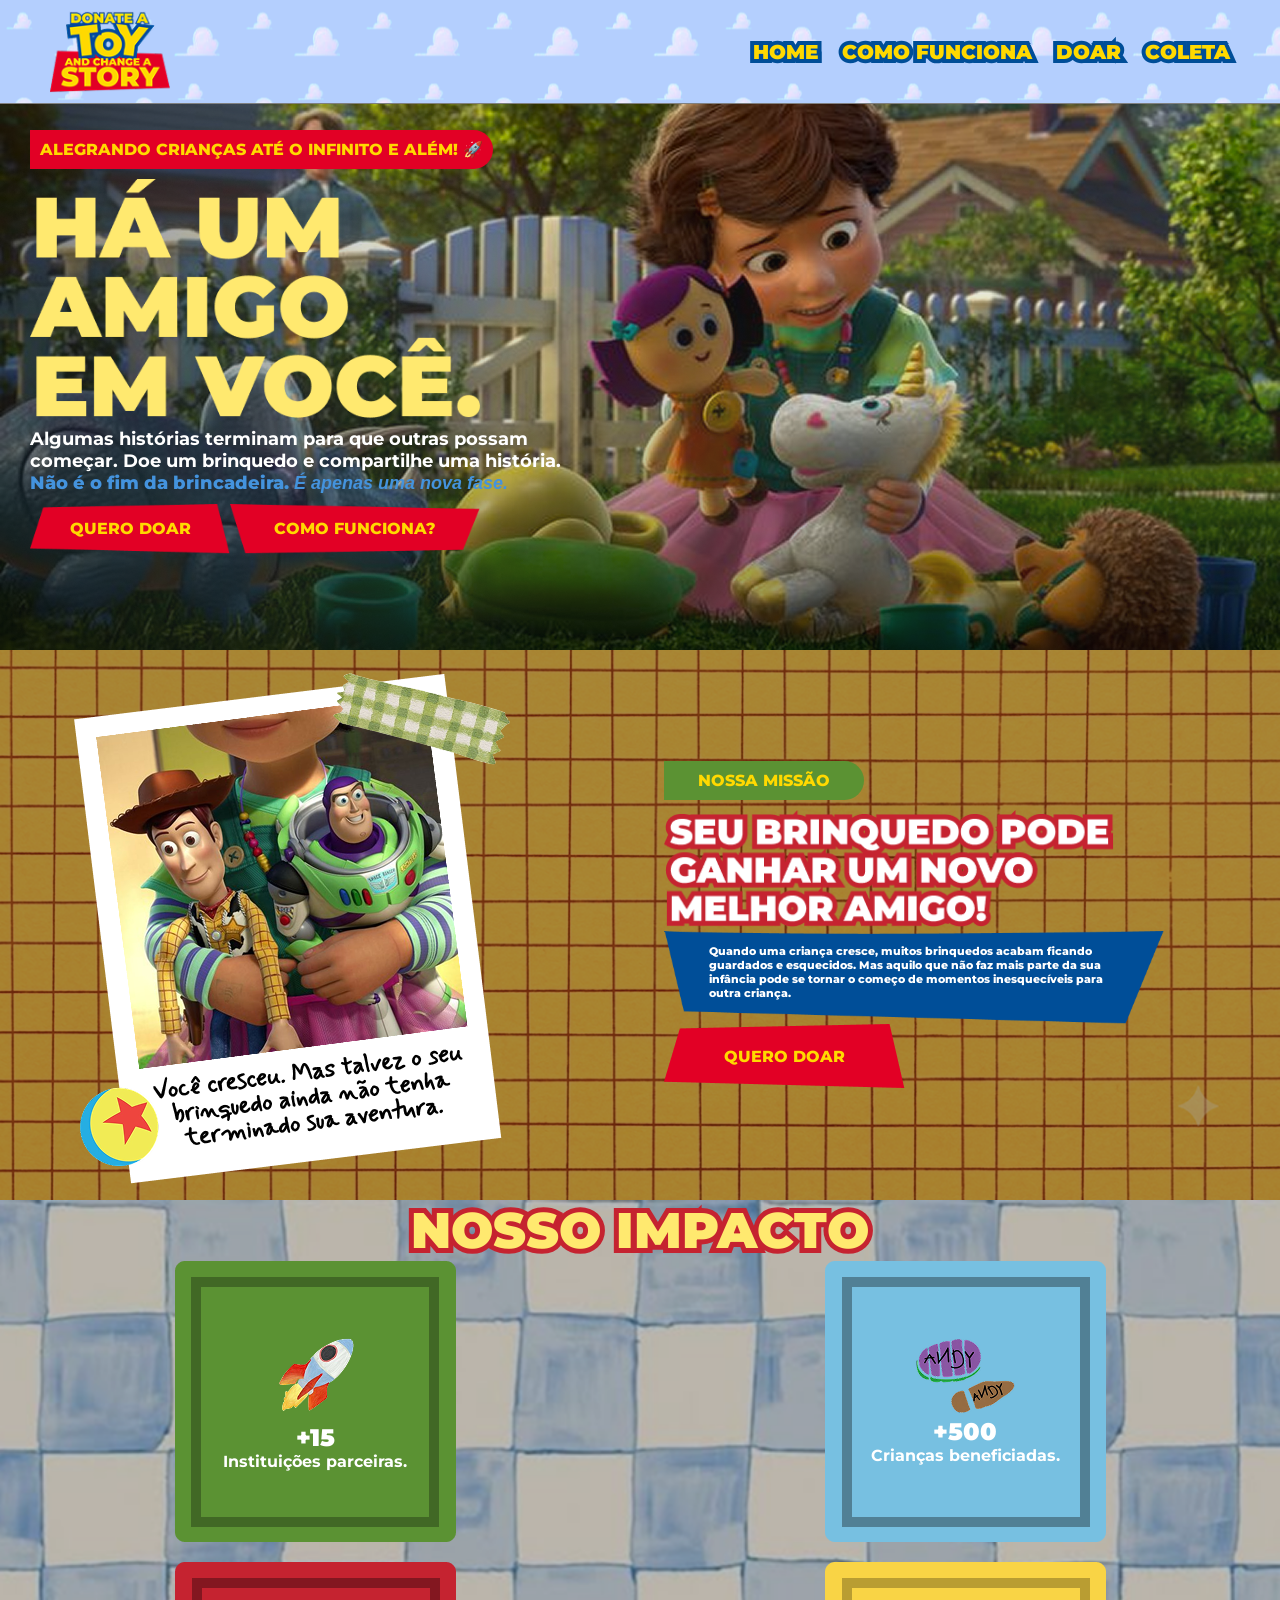
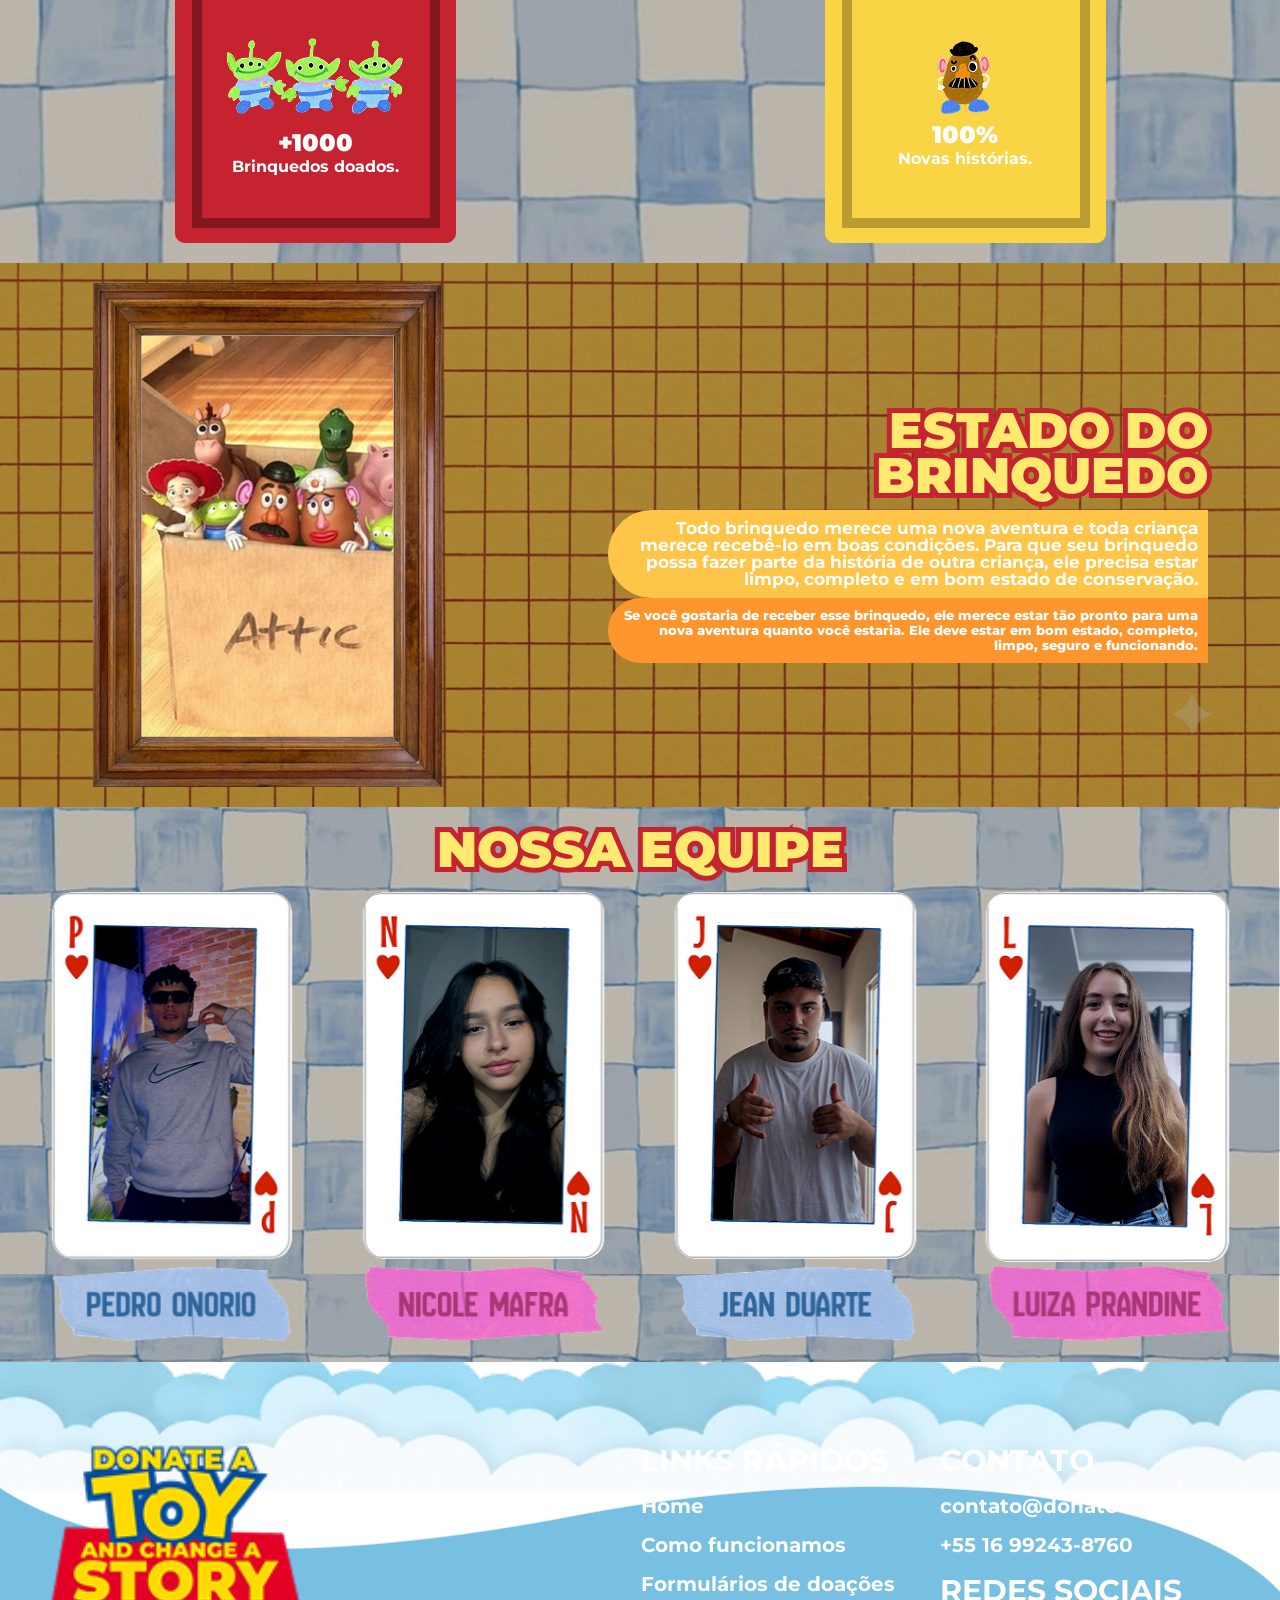
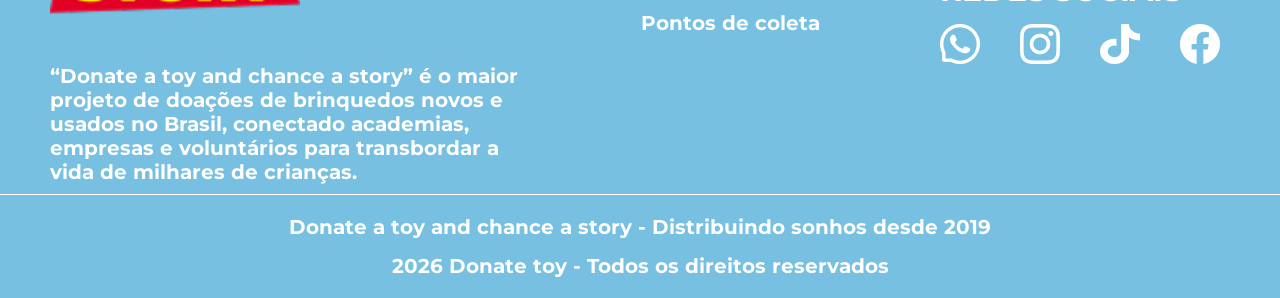
==== commit 368ac77b: "correcao de links" ====
--- a/index.html
+++ b/index.html
@@ -25,10 +25,10 @@
                 <button id="menuClose" class="menuClose">
                     <img src="imagens/close.png" alt="fechar">
                 </button>
-                <a href="#" class="menuLink">HOME</a>
-                <a href="#" class="menuLink">COMO FUNCIONA</a>
-                <a href="#" class="menuLink">DOAR</a>
-                <a href="#" class="menuLink">COLETA</a>
+                <a href="index.html" class="menuLink">HOME</a>
+                <a href="como-funciona.html" class="menuLink">COMO FUNCIONA</a>
+                <a href="doar.html" class="menuLink">DOAR</a>
+                <a href="ponto-de-coleta.html" class="menuLink">COLETA</a>
             </nav>
         </div>
     </header>
